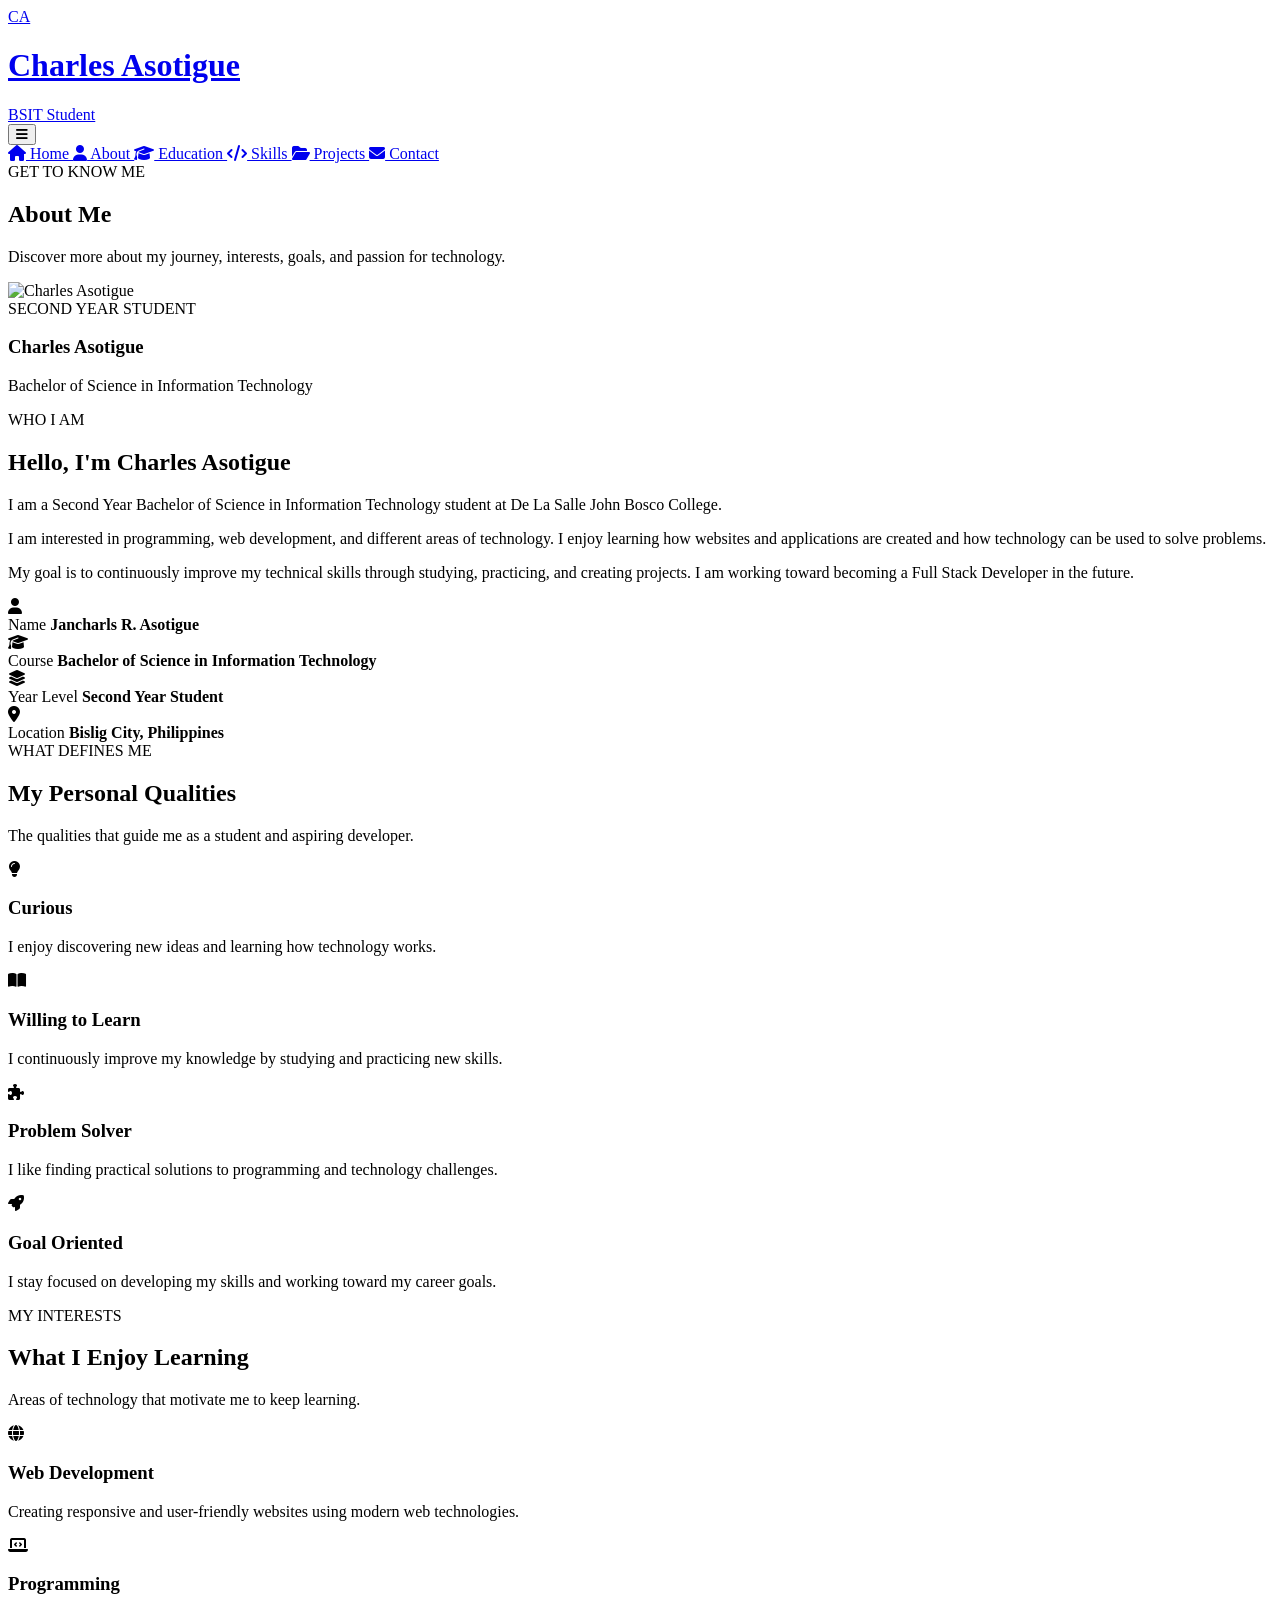
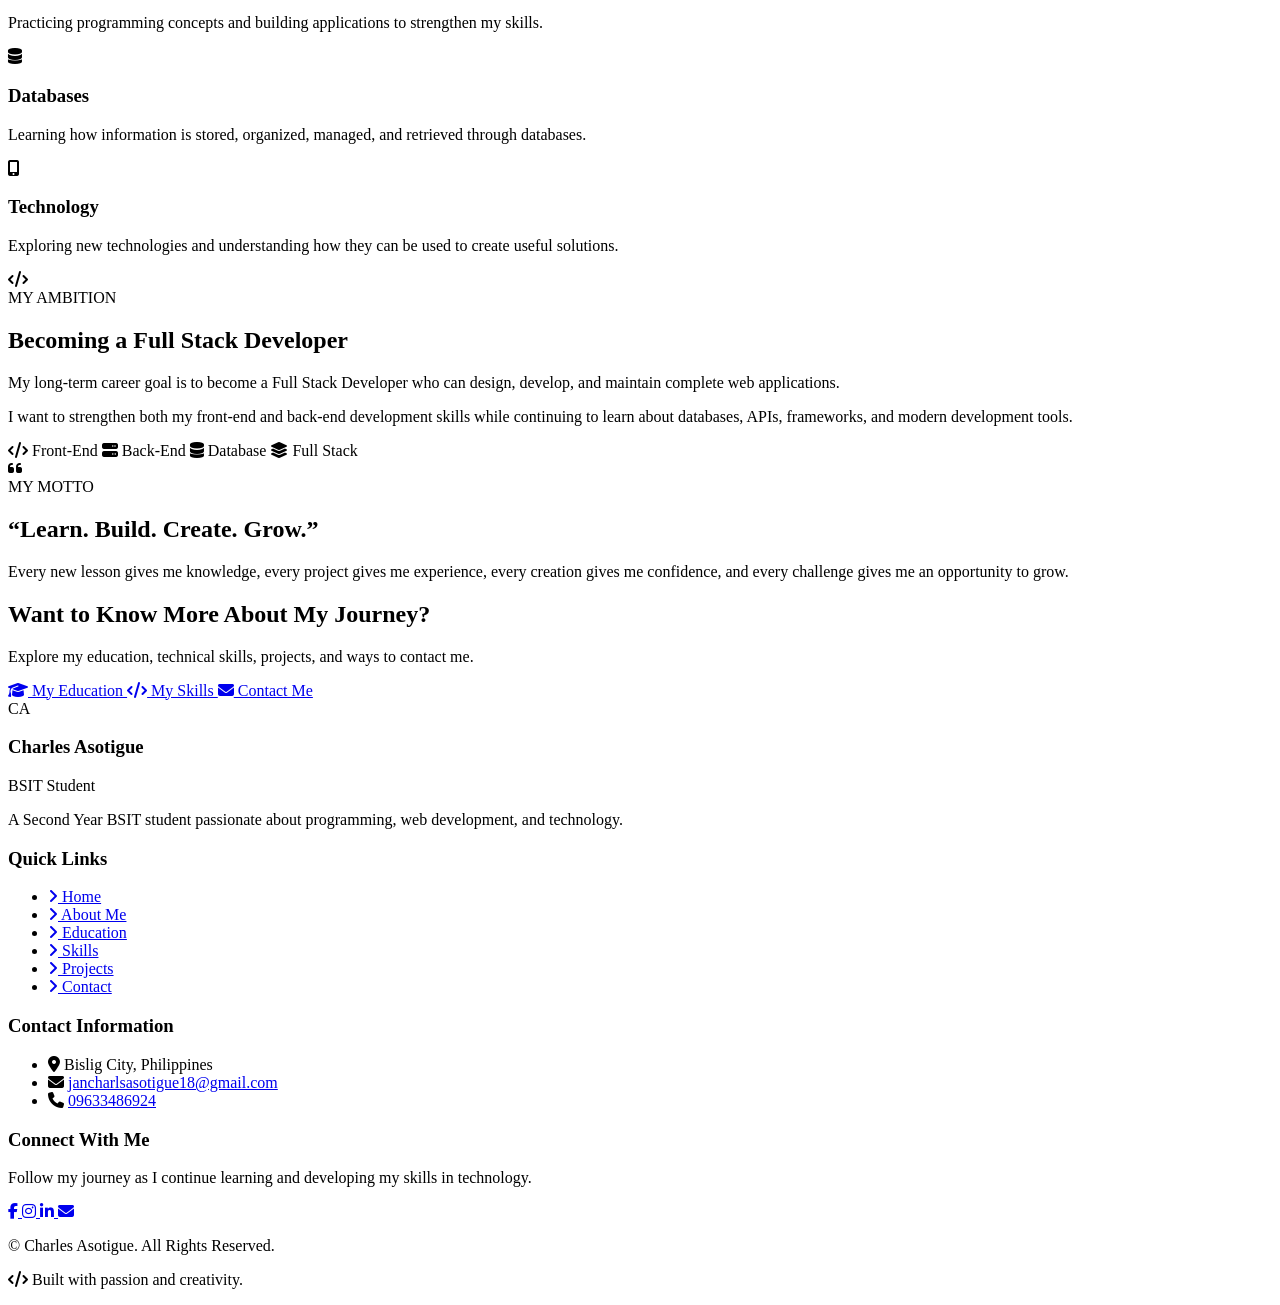
==== about.html @ f0a2b617 "Create about.html" ====
<!DOCTYPE html>
<html lang="en">

<head>

    <meta charset="UTF-8">

    <meta
        name="viewport"
        content="width=device-width, initial-scale=1.0"
    >

    <meta
        name="description"
        content="About Charles Asotigue - Second Year BSIT Student and aspiring Full Stack Developer."
    >

    <title>About Me | Charles Asotigue</title>


    <!-- GOOGLE FONT -->

    <link
        rel="preconnect"
        href="https://fonts.googleapis.com"
    >

    <link
        rel="preconnect"
        href="https://fonts.gstatic.com"
        crossorigin
    >

    <link
        href="https://fonts.googleapis.com/css2?family=Poppins:wght@300;400;500;600;700;800&display=swap"
        rel="stylesheet"
    >


    <!-- FONT AWESOME -->

    <link
        rel="stylesheet"
        href="https://cdnjs.cloudflare.com/ajax/libs/font-awesome/6.7.2/css/all.min.css"
    >


    <!-- MAIN CSS -->

    <link
        rel="stylesheet"
        href="css/style.css"
    >

</head>


<body>


<!-- =========================================
     HEADER
     ========================================= -->

<header class="header">

    <div class="container header-container">


        <!-- BRAND -->

        <a
            href="index.html"
            class="brand"
        >

            <div class="brand-logo">
                CA
            </div>

            <div class="brand-text">

                <h1>
                    Charles Asotigue
                </h1>

                <span>
                    BSIT Student
                </span>

            </div>

        </a>


        <!-- HAMBURGER BUTTON -->

        <button
            class="menu-toggle"
            id="menuToggle"
            type="button"
            aria-label="Open navigation menu"
            aria-expanded="false"
        >

            <i class="fas fa-bars"></i>

        </button>


        <!-- NAVIGATION -->

        <nav
            class="navigation"
            id="navigation"
        >

            <a
                href="index.html"
            >
                <i class="fas fa-house"></i>
                Home
            </a>

            <a
                href="about.html"
                class="active"
            >
                <i class="fas fa-user"></i>
                About
            </a>

            <a
                href="education.html"
            >
                <i class="fas fa-graduation-cap"></i>
                Education
            </a>

            <a
                href="skills.html"
            >
                <i class="fas fa-code"></i>
                Skills
            </a>

            <a
                href="projects.html"
            >
                <i class="fas fa-folder-open"></i>
                Projects
            </a>

            <a
                href="contact.html"
            >
                <i class="fas fa-envelope"></i>
                Contact
            </a>

        </nav>

    </div>

</header>



<!-- =========================================
     PAGE HERO
     ========================================= -->

<main>


<section class="page-hero">

    <div class="container">

        <div class="page-hero-content">

            <span class="page-label">
                GET TO KNOW ME
            </span>

            <h2>
                About Me
            </h2>

            <p>
                Discover more about my journey, interests,
                goals, and passion for technology.
            </p>

        </div>

    </div>

</section>



<!-- =========================================
     ABOUT INTRO
     ========================================= -->

<section class="about-section">

    <div class="container">

        <div class="about-grid">


            <!-- PROFILE -->

            <div class="about-image-wrapper">

                <div class="about-image-card">

                    <div class="about-image">

                        <img
                            src="images/profile.jpg"
                            alt="Charles Asotigue"
                        >

                    </div>

                    <div class="about-image-info">

                        <span>
                            SECOND YEAR STUDENT
                        </span>

                        <h3>
                            Charles Asotigue
                        </h3>

                        <p>
                            Bachelor of Science in Information Technology
                        </p>

                    </div>

                </div>

            </div>


            <!-- ABOUT CONTENT -->

            <div class="about-content">

                <span class="section-label">
                    WHO I AM
                </span>

                <h2>
                    Hello, I'm Charles Asotigue
                </h2>

                <p>
                    I am a Second Year Bachelor of Science in
                    Information Technology student at De La Salle
                    John Bosco College.
                </p>

                <p>
                    I am interested in programming, web development,
                    and different areas of technology. I enjoy learning
                    how websites and applications are created and how
                    technology can be used to solve problems.
                </p>

                <p>
                    My goal is to continuously improve my technical
                    skills through studying, practicing, and creating
                    projects. I am working toward becoming a
                    Full Stack Developer in the future.
                </p>

                <div class="about-details">

                    <div class="detail-item">

                        <i class="fas fa-user"></i>

                        <div>
                            <span>Name</span>
                            <strong>
                                Jancharls R. Asotigue
                            </strong>
                        </div>

                    </div>

                    <div class="detail-item">

                        <i class="fas fa-graduation-cap"></i>

                        <div>
                            <span>Course</span>
                            <strong>
                                Bachelor of Science in Information Technology
                            </strong>
                        </div>

                    </div>

                    <div class="detail-item">

                        <i class="fas fa-layer-group"></i>

                        <div>
                            <span>Year Level</span>
                            <strong>
                                Second Year Student
                            </strong>
                        </div>

                    </div>

                    <div class="detail-item">

                        <i class="fas fa-location-dot"></i>

                        <div>
                            <span>Location</span>
                            <strong>
                                Bislig City, Philippines
                            </strong>
                        </div>

                    </div>

                </div>

            </div>

        </div>

    </div>

</section>
<!-- =========================================
     PERSONAL QUALITIES
     ========================================= -->

<section class="qualities-section">

    <div class="container">

        <div class="section-heading">

            <span class="section-label">
                WHAT DEFINES ME
            </span>

            <h2>
                My Personal Qualities
            </h2>

            <p>
                The qualities that guide me as a student and
                aspiring developer.
            </p>

        </div>


        <div class="qualities-grid">


            <!-- QUALITY 1 -->

            <div class="quality-card">

                <div class="quality-icon">
                    <i class="fas fa-lightbulb"></i>
                </div>

                <h3>
                    Curious
                </h3>

                <p>
                    I enjoy discovering new ideas and learning
                    how technology works.
                </p>

            </div>


            <!-- QUALITY 2 -->

            <div class="quality-card">

                <div class="quality-icon">
                    <i class="fas fa-book-open"></i>
                </div>

                <h3>
                    Willing to Learn
                </h3>

                <p>
                    I continuously improve my knowledge by
                    studying and practicing new skills.
                </p>

            </div>


            <!-- QUALITY 3 -->

            <div class="quality-card">

                <div class="quality-icon">
                    <i class="fas fa-puzzle-piece"></i>
                </div>

                <h3>
                    Problem Solver
                </h3>

                <p>
                    I like finding practical solutions to
                    programming and technology challenges.
                </p>

            </div>


            <!-- QUALITY 4 -->

            <div class="quality-card">

                <div class="quality-icon">
                    <i class="fas fa-rocket"></i>
                </div>

                <h3>
                    Goal Oriented
                </h3>

                <p>
                    I stay focused on developing my skills and
                    working toward my career goals.
                </p>

            </div>

        </div>

    </div>

</section>



<!-- =========================================
     MY INTERESTS
     ========================================= -->

<section class="interests-section">

    <div class="container">

        <div class="section-heading">

            <span class="section-label">
                MY INTERESTS
            </span>

            <h2>
                What I Enjoy Learning
            </h2>

            <p>
                Areas of technology that motivate me to keep learning.
            </p>

        </div>


        <div class="interests-grid">


            <div class="interest-card">

                <div class="interest-icon">
                    <i class="fas fa-globe"></i>
                </div>

                <h3>
                    Web Development
                </h3>

                <p>
                    Creating responsive and user-friendly websites
                    using modern web technologies.
                </p>

            </div>


            <div class="interest-card">

                <div class="interest-icon">
                    <i class="fas fa-laptop-code"></i>
                </div>

                <h3>
                    Programming
                </h3>

                <p>
                    Practicing programming concepts and building
                    applications to strengthen my skills.
                </p>

            </div>


            <div class="interest-card">

                <div class="interest-icon">
                    <i class="fas fa-database"></i>
                </div>

                <h3>
                    Databases
                </h3>

                <p>
                    Learning how information is stored, organized,
                    managed, and retrieved through databases.
                </p>

            </div>


            <div class="interest-card">

                <div class="interest-icon">
                    <i class="fas fa-mobile-screen-button"></i>
                </div>

                <h3>
                    Technology
                </h3>

                <p>
                    Exploring new technologies and understanding
                    how they can be used to create useful solutions.
                </p>

            </div>

        </div>

    </div>

</section>



<!-- =========================================
     CAREER GOAL
     ========================================= -->

<section class="career-section">

    <div class="container">

        <div class="career-card">

            <div class="career-icon">

                <i class="fas fa-code"></i>

            </div>


            <div class="career-content">

                <span class="section-label">
                    MY AMBITION
                </span>

                <h2>
                    Becoming a Full Stack Developer
                </h2>

                <p>
                    My long-term career goal is to become a
                    Full Stack Developer who can design,
                    develop, and maintain complete web
                    applications.
                </p>

                <p>
                    I want to strengthen both my front-end and
                    back-end development skills while continuing
                    to learn about databases, APIs, frameworks,
                    and modern development tools.
                </p>

                <div class="career-tags">

                    <span>
                        <i class="fas fa-code"></i>
                        Front-End
                    </span>

                    <span>
                        <i class="fas fa-server"></i>
                        Back-End
                    </span>

                    <span>
                        <i class="fas fa-database"></i>
                        Database
                    </span>

                    <span>
                        <i class="fas fa-layer-group"></i>
                        Full Stack
                    </span>

                </div>

            </div>

        </div>

    </div>

</section>



<!-- =========================================
     MY MOTTO
     ========================================= -->

<section class="motto-section">

    <div class="container">

        <div class="motto-card">

            <div class="motto-quote">

                <i class="fas fa-quote-left"></i>

            </div>

            <span class="section-label">
                MY MOTTO
            </span>

            <h2>
                “Learn. Build. Create. Grow.”
            </h2>

            <p>
                Every new lesson gives me knowledge, every project
                gives me experience, every creation gives me
                confidence, and every challenge gives me an
                opportunity to grow.
            </p>

        </div>

    </div>

</section>



<!-- =========================================
     ABOUT ACTIONS
     ========================================= -->

<section class="about-actions">

    <div class="container">

        <div class="actions-content">

            <h2>
                Want to Know More About My Journey?
            </h2>

            <p>
                Explore my education, technical skills, projects,
                and ways to contact me.
            </p>

            <div class="action-buttons">

                <a
                    href="education.html"
                    class="btn btn-primary"
                >
                    <i class="fas fa-graduation-cap"></i>
                    My Education
                </a>

                <a
                    href="skills.html"
                    class="btn btn-outline"
                >
                    <i class="fas fa-code"></i>
                    My Skills
                </a>

                <a
                    href="contact.html"
                    class="btn btn-dark"
                >
                    <i class="fas fa-envelope"></i>
                    Contact Me
                </a>

            </div>

        </div>

    </div>

</section>
<!-- =========================================
     FOOTER
     ========================================= -->

<footer class="footer">

    <div class="container">

        <div class="footer-grid">


            <!-- FOOTER ABOUT -->

            <div class="footer-column">

                <div class="footer-brand">

                    <div class="footer-logo">
                        CA
                    </div>

                    <div>

                        <h3>
                            Charles Asotigue
                        </h3>

                        <span>
                            BSIT Student
                        </span>

                    </div>

                </div>

                <p>
                    A Second Year BSIT student passionate about
                    programming, web development, and technology.
                </p>

            </div>


            <!-- QUICK LINKS -->

            <div class="footer-column">

                <h3>
                    Quick Links
                </h3>

                <ul class="footer-links">

                    <li>
                        <a href="index.html">
                            <i class="fas fa-angle-right"></i>
                            Home
                        </a>
                    </li>

                    <li>
                        <a href="about.html">
                            <i class="fas fa-angle-right"></i>
                            About Me
                        </a>
                    </li>

                    <li>
                        <a href="education.html">
                            <i class="fas fa-angle-right"></i>
                            Education
                        </a>
                    </li>

                    <li>
                        <a href="skills.html">
                            <i class="fas fa-angle-right"></i>
                            Skills
                        </a>
                    </li>

                    <li>
                        <a href="projects.html">
                            <i class="fas fa-angle-right"></i>
                            Projects
                        </a>
                    </li>

                    <li>
                        <a href="contact.html">
                            <i class="fas fa-angle-right"></i>
                            Contact
                        </a>
                    </li>

                </ul>

            </div>


            <!-- CONTACT -->

            <div class="footer-column">

                <h3>
                    Contact Information
                </h3>

                <ul class="footer-contact">

                    <li>

                        <i class="fas fa-map-marker-alt"></i>

                        <span>
                            Bislig City, Philippines
                        </span>

                    </li>

                    <li>

                        <i class="fas fa-envelope"></i>

                        <a href="mailto:jancharlsasotigue18@gmail.com">
                            jancharlsasotigue18@gmail.com
                        </a>

                    </li>

                    <li>

                        <i class="fas fa-phone"></i>

                        <a href="tel:09633486924">
                            09633486924
                        </a>

                    </li>

                </ul>

            </div>


            <!-- SOCIAL MEDIA -->

            <div class="footer-column">

                <h3>
                    Connect With Me
                </h3>

                <p>
                    Follow my journey as I continue learning
                    and developing my skills in technology.
                </p>

                <div class="footer-social">

                    <a
                        href="#"
                        aria-label="Facebook"
                    >
                        <i class="fab fa-facebook-f"></i>
                    </a>

                    <a
                        href="#"
                        aria-label="Instagram"
                    >
                        <i class="fab fa-instagram"></i>
                    </a>

                    <a
                        href="#"
                        aria-label="LinkedIn"
                    >
                        <i class="fab fa-linkedin-in"></i>
                    </a>

                    <a
                        href="mailto:jancharlsasotigue18@gmail.com"
                        aria-label="Email"
                    >
                        <i class="fas fa-envelope"></i>
                    </a>

                </div>

            </div>

        </div>

    </div>


    <!-- FOOTER BOTTOM -->

    <div class="footer-bottom">

        <div class="container">

            <div class="footer-bottom-content">

                <p>

                    ©
                    <span id="currentYear"></span>
                    Charles Asotigue.
                    All Rights Reserved.

                </p>

                <p>

                    <i class="fas fa-code"></i>

                    Built with passion and creativity.

                </p>

            </div>

        </div>

    </div>

</footer>



<!-- =========================================
     JAVASCRIPT
     ========================================= -->

<script src="js/script.js"></script>


</body>

</html>
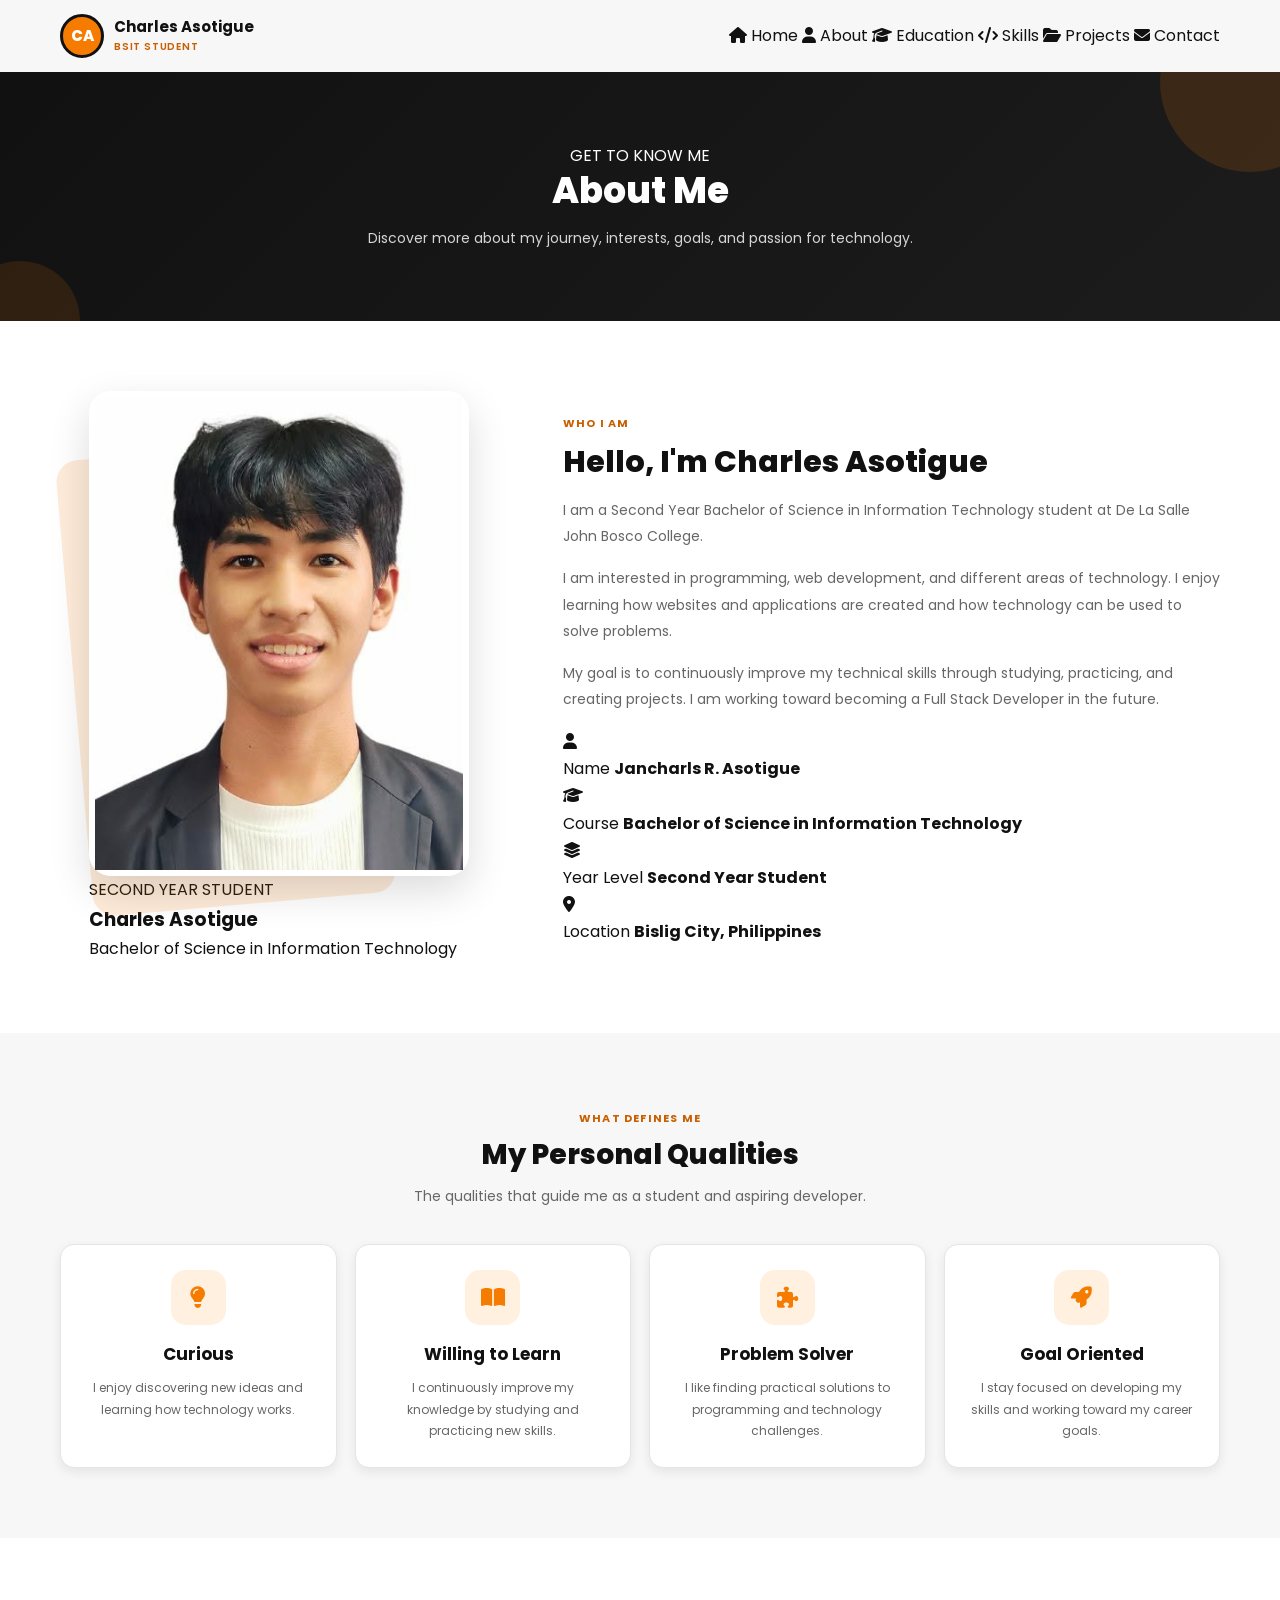
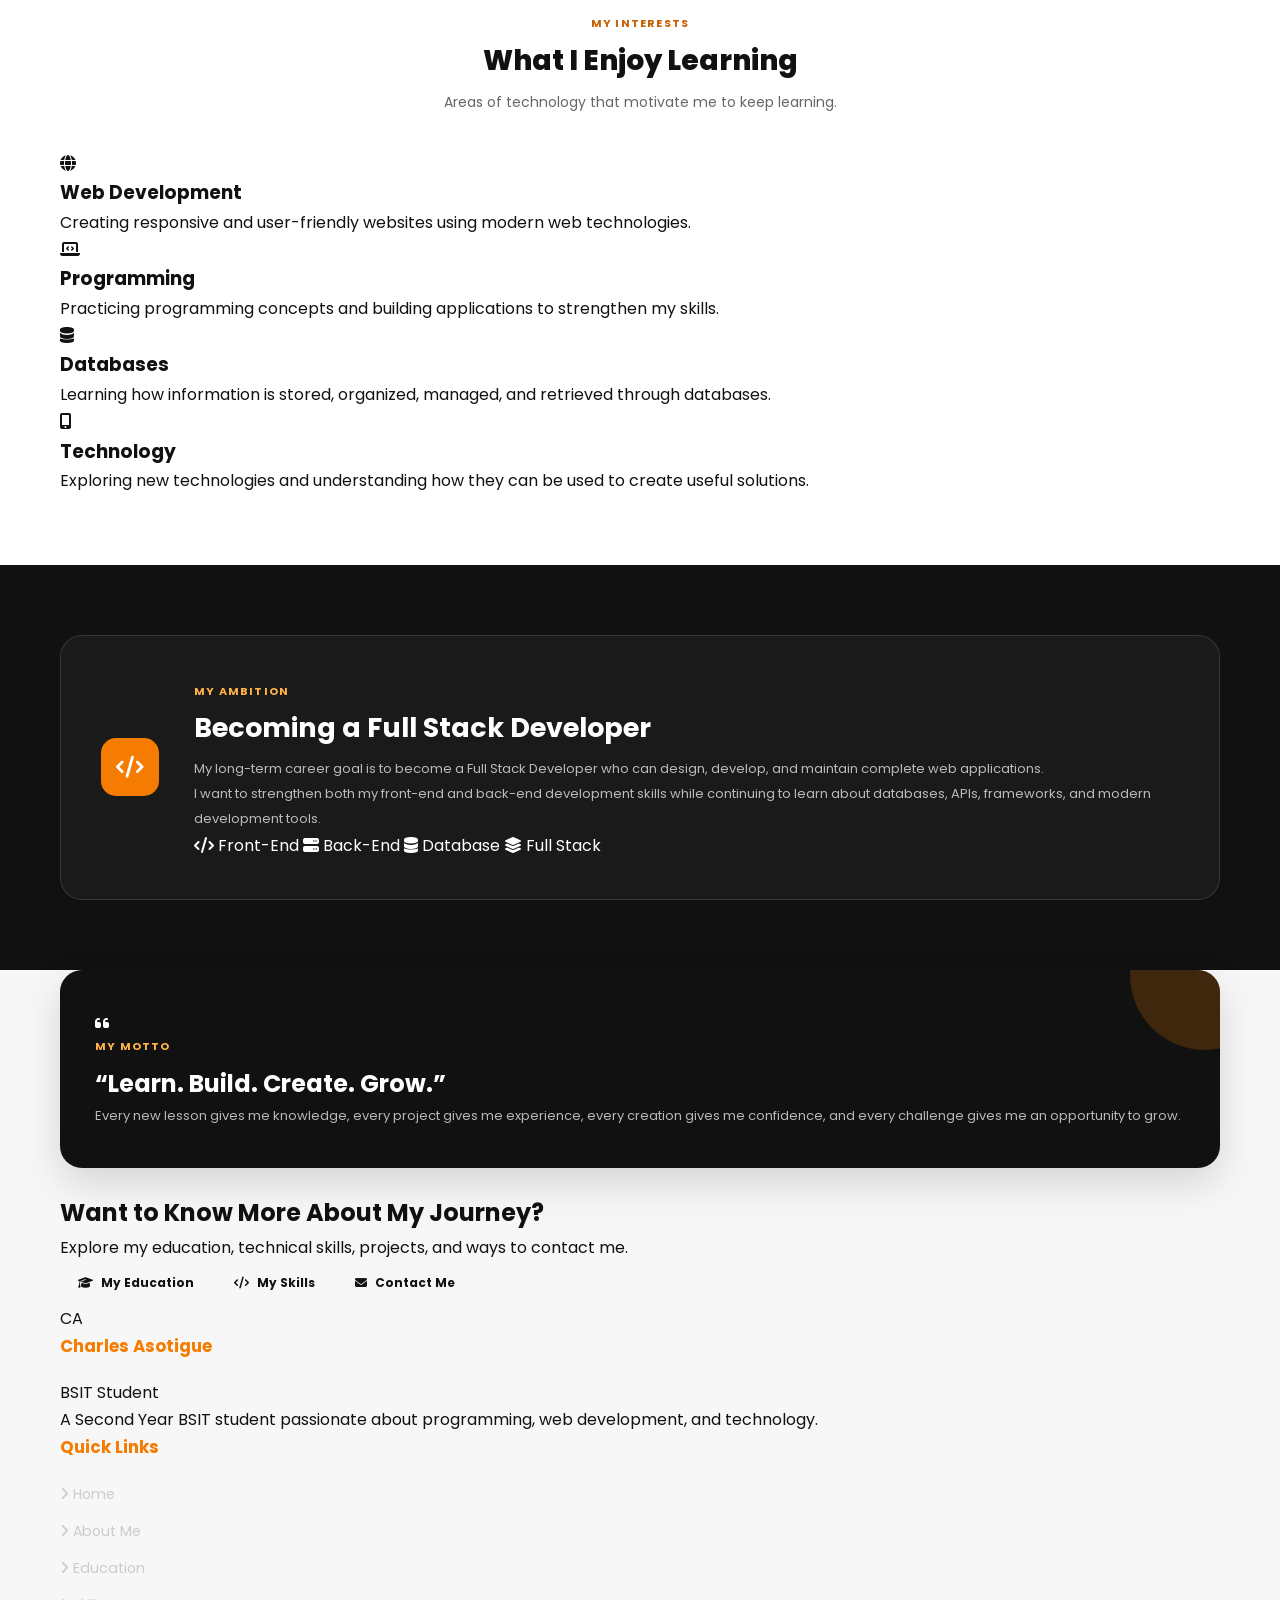
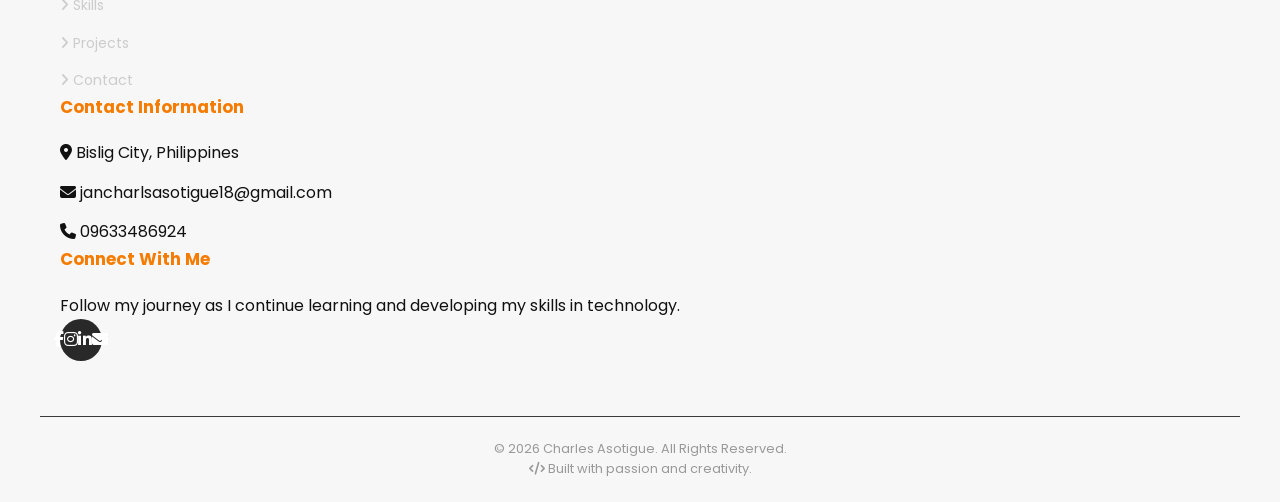
==== commit 0d81caac: "Update about.html" ====
--- a/about.html
+++ b/about.html
@@ -95,17 +95,7 @@
 
         <!-- HAMBURGER BUTTON -->
 
-        <button
-            class="menu-toggle"
-            id="menuToggle"
-            type="button"
-            aria-label="Open navigation menu"
-            aria-expanded="false"
-        >
-
-            <i class="fas fa-bars"></i>
-
-        </button>
+        
 
 
         <!-- NAVIGATION -->
--- a/css/style.css
+++ b/css/style.css
@@ -0,0 +1,4825 @@
+/* =========================================================
+   CHARLES ASOTIGUE
+   MOBILE FIRST PORTFOLIO
+   ORANGE + BLACK + WHITE
+   CSS PART 1A
+   ========================================================= */
+
+
+/* =========================================================
+   ROOT VARIABLES
+   ========================================================= */
+
+:root {
+
+    --orange: #f57c00;
+    --orange-dark: #c85f00;
+    --orange-light: #ffb347;
+
+    --black: #111111;
+    --dark: #1c1c1c;
+    --dark-soft: #292929;
+
+    --white: #ffffff;
+
+    --background: #f7f7f7;
+    --light: #fafafa;
+
+    --gray: #666666;
+    --gray-light: #e5e5e5;
+    --gray-dark: #444444;
+
+    --success: #218838;
+    --danger: #d93025;
+
+    --radius-small: 8px;
+    --radius: 14px;
+    --radius-large: 22px;
+
+    --shadow-small:
+        0 4px 12px rgba(0, 0, 0, 0.08);
+
+    --shadow:
+        0 8px 25px rgba(0, 0, 0, 0.10);
+
+    --shadow-large:
+        0 15px 40px rgba(0, 0, 0, 0.14);
+
+    --transition:
+        all 0.3s ease;
+
+    --max-width: 1200px;
+
+}
+
+
+/* =========================================================
+   RESET
+   ========================================================= */
+
+* {
+
+    margin: 0;
+    padding: 0;
+
+    box-sizing: border-box;
+
+}
+
+
+html {
+
+    scroll-behavior: smooth;
+
+}
+
+
+body {
+
+    font-family: "Poppins", sans-serif;
+
+    background: var(--background);
+
+    color: var(--black);
+
+    line-height: 1.7;
+
+    overflow-x: hidden;
+
+}
+
+
+/* =========================================================
+   BASIC ELEMENTS
+   ========================================================= */
+
+img {
+
+    max-width: 100%;
+
+    display: block;
+
+}
+
+
+a {
+
+    color: inherit;
+
+    text-decoration: none;
+
+}
+
+
+button,
+input,
+textarea {
+
+    font-family: inherit;
+
+}
+
+
+button {
+
+    cursor: pointer;
+
+}
+
+
+ul {
+
+    list-style: none;
+
+}
+
+
+/* =========================================================
+   CONTAINER
+   ========================================================= */
+
+.container {
+
+    width: 100%;
+
+    max-width: var(--max-width);
+
+    margin: 0 auto;
+
+    padding-left: 20px;
+
+    padding-right: 20px;
+
+}
+
+
+/* =========================================================
+   HEADER
+   ========================================================= */
+
+.main-header {
+
+    position: sticky;
+
+    top: 0;
+
+    left: 0;
+
+    width: 100%;
+
+    z-index: 1000;
+
+    background: var(--white);
+
+    border-bottom: 1px solid var(--gray-light);
+
+    box-shadow:
+        0 3px 15px rgba(0, 0, 0, 0.06);
+
+}
+
+
+.header-container {
+
+    min-height: 72px;
+
+    display: flex;
+
+    align-items: center;
+
+    justify-content: space-between;
+
+    gap: 15px;
+
+}
+
+
+/* =========================================================
+   BRAND
+   ========================================================= */
+
+.brand {
+
+    display: flex;
+
+    align-items: center;
+
+    gap: 10px;
+
+    min-width: 0;
+
+}
+
+
+.brand-logo {
+
+    width: 44px;
+
+    height: 44px;
+
+    flex-shrink: 0;
+
+    display: flex;
+
+    align-items: center;
+
+    justify-content: center;
+
+    border-radius: 50%;
+
+    background: var(--orange);
+
+    color: var(--white);
+
+    font-size: 15px;
+
+    font-weight: 800;
+
+    border: 3px solid var(--black);
+
+}
+
+
+.brand-text {
+
+    min-width: 0;
+
+}
+
+
+.brand-text h1 {
+
+    font-size: 15px;
+
+    line-height: 1.2;
+
+    font-weight: 700;
+
+    white-space: nowrap;
+
+}
+
+
+.brand-text span {
+
+    display: block;
+
+    margin-top: 2px;
+
+    color: var(--orange-dark);
+
+    font-size: 10px;
+
+    font-weight: 600;
+
+    text-transform: uppercase;
+
+    letter-spacing: 0.8px;
+
+}
+
+
+/* =========================================================
+   HAMBURGER BUTTON
+   ========================================================= */
+
+.menu-toggle {
+
+    width: 44px;
+
+    height: 44px;
+
+    display: flex;
+
+    align-items: center;
+
+    justify-content: center;
+
+    flex-shrink: 0;
+
+    border: none;
+
+    border-radius: var(--radius-small);
+
+    background: var(--black);
+
+    color: var(--white);
+
+    font-size: 19px;
+
+    transition: var(--transition);
+
+}
+
+
+.menu-toggle:hover {
+
+    background: var(--orange);
+
+    color: var(--white);
+
+}
+
+
+.menu-toggle:focus {
+
+    outline: 3px solid rgba(245, 124, 0, 0.25);
+
+}
+
+
+/* =========================================================
+   NAVIGATION
+   ========================================================= */
+
+.main-nav {
+
+    position: absolute;
+
+    top: 72px;
+
+    left: 0;
+
+    width: 100%;
+
+    padding: 12px 20px 20px;
+
+    display: none;
+
+    flex-direction: column;
+
+    gap: 5px;
+
+    background: var(--white);
+
+    border-bottom: 1px solid var(--gray-light);
+
+    box-shadow:
+        0 12px 25px rgba(0, 0, 0, 0.08);
+
+}
+
+
+.main-nav.active {
+
+    display: flex;
+
+}
+
+
+.main-nav a {
+
+    display: flex;
+
+    align-items: center;
+
+    gap: 12px;
+
+    padding: 13px 15px;
+
+    border-radius: var(--radius-small);
+
+    color: var(--black);
+
+    font-size: 14px;
+
+    font-weight: 600;
+
+    transition: var(--transition);
+
+}
+
+
+.main-nav a i {
+
+    width: 20px;
+
+    color: var(--orange);
+
+    text-align: center;
+
+}
+
+
+.main-nav a:hover {
+
+    background: #fff3e6;
+
+    color: var(--orange-dark);
+
+}
+
+
+.main-nav a.active {
+
+    background: var(--orange);
+
+    color: var(--white);
+
+}
+
+
+.main-nav a.active i {
+
+    color: var(--white);
+
+}
+
+
+/* =========================================================
+   SECTION LABEL
+   ========================================================= */
+
+.section-label {
+
+    display: inline-flex;
+
+    align-items: center;
+
+    gap: 7px;
+
+    margin-bottom: 10px;
+
+    color: var(--orange-dark);
+
+    font-size: 11px;
+
+    font-weight: 700;
+
+    text-transform: uppercase;
+
+    letter-spacing: 1.2px;
+
+}
+
+
+.section-label i {
+
+    color: var(--orange);
+
+}
+
+
+/* =========================================================
+   SECTION HEADING
+   ========================================================= */
+
+.section-heading {
+
+    max-width: 750px;
+
+    margin: 0 auto 35px;
+
+    text-align: center;
+
+}
+
+
+.section-heading h2 {
+
+    margin-bottom: 12px;
+
+    color: var(--black);
+
+    font-size: 28px;
+
+    line-height: 1.25;
+
+    font-weight: 800;
+
+}
+
+
+.section-heading p {
+
+    color: var(--gray);
+
+    font-size: 14px;
+
+    line-height: 1.8;
+
+}
+
+
+/* =========================================================
+   PAGE HERO
+   ========================================================= */
+
+.page-hero {
+
+    position: relative;
+
+    padding: 70px 0;
+
+    background:
+        linear-gradient(
+            135deg,
+            var(--black),
+            var(--dark)
+        );
+
+    color: var(--white);
+
+    overflow: hidden;
+
+}
+
+
+.page-hero::before {
+
+    content: "";
+
+    position: absolute;
+
+    width: 180px;
+
+    height: 180px;
+
+    top: -80px;
+
+    right: -60px;
+
+    border-radius: 50%;
+
+    background: var(--orange);
+
+    opacity: 0.15;
+
+}
+
+
+.page-hero::after {
+
+    content: "";
+
+    position: absolute;
+
+    width: 120px;
+
+    height: 120px;
+
+    bottom: -60px;
+
+    left: -40px;
+
+    border-radius: 50%;
+
+    background: var(--orange);
+
+    opacity: 0.12;
+
+}
+
+
+.page-hero-content {
+
+    position: relative;
+
+    z-index: 1;
+
+    text-align: center;
+
+}
+
+
+.page-hero .section-label {
+
+    color: var(--orange-light);
+
+}
+
+
+.page-hero .section-label i {
+
+    color: var(--orange-light);
+
+}
+
+
+.page-hero h2 {
+
+    margin-bottom: 15px;
+
+    font-size: 36px;
+
+    line-height: 1.2;
+
+    font-weight: 800;
+
+}
+
+
+.page-hero p {
+
+    max-width: 700px;
+
+    margin: 0 auto;
+
+    color: rgba(255, 255, 255, 0.82);
+
+    font-size: 14px;
+
+}
+
+
+/* =========================================================
+   GENERAL BUTTON
+   ========================================================= */
+
+.cta-button {
+
+    display: inline-flex;
+
+    align-items: center;
+
+    justify-content: center;
+
+    gap: 10px;
+
+    padding: 13px 22px;
+
+    border-radius: 10px;
+
+    background: var(--orange);
+
+    color: var(--white);
+
+    font-size: 13px;
+
+    font-weight: 700;
+
+    transition: var(--transition);
+
+}
+
+
+.cta-button:hover {
+
+    background: var(--orange-dark);
+
+    transform: translateY(-2px);
+
+    box-shadow: var(--shadow);
+
+}
+
+
+/* =========================================================
+   GENERAL CARD
+   ========================================================= */
+
+.card {
+
+    background: var(--white);
+
+    border: 1px solid var(--gray-light);
+
+    border-radius: var(--radius);
+
+    box-shadow: var(--shadow-small);
+
+    transition: var(--transition);
+
+}
+
+
+.card:hover {
+
+    transform: translateY(-4px);
+
+    box-shadow: var(--shadow);
+
+}
+/* =========================================================
+   CSS PART 1B
+   HOME HERO
+   WELCOME SECTION
+   MOTTO
+   OVERVIEW CARDS
+   ========================================================= */
+
+
+/* =========================================================
+   HOME HERO
+   ========================================================= */
+
+.hero {
+
+    position: relative;
+
+    min-height: 650px;
+
+    display: flex;
+
+    align-items: center;
+
+    padding: 70px 0;
+
+    background:
+        linear-gradient(
+            135deg,
+            var(--black) 0%,
+            var(--dark) 65%,
+            #2b1808 100%
+        );
+
+    color: var(--white);
+
+    overflow: hidden;
+
+}
+
+
+.hero::before {
+
+    content: "";
+
+    position: absolute;
+
+    width: 280px;
+
+    height: 280px;
+
+    top: -120px;
+
+    right: -100px;
+
+    border-radius: 50%;
+
+    background: var(--orange);
+
+    opacity: 0.15;
+
+}
+
+
+.hero::after {
+
+    content: "";
+
+    position: absolute;
+
+    width: 220px;
+
+    height: 220px;
+
+    bottom: -120px;
+
+    left: -90px;
+
+    border-radius: 50%;
+
+    background: var(--orange);
+
+    opacity: 0.12;
+
+}
+
+
+.hero-container {
+
+    position: relative;
+
+    z-index: 2;
+
+    width: 100%;
+
+    display: flex;
+
+    flex-direction: column;
+
+    align-items: center;
+
+    text-align: center;
+
+}
+
+
+.hero-image-wrapper {
+
+    position: relative;
+
+    width: 180px;
+
+    height: 180px;
+
+    margin-bottom: 28px;
+
+}
+
+
+.hero-image-wrapper::before {
+
+    content: "";
+
+    position: absolute;
+
+    inset: -8px;
+
+    border: 3px solid var(--orange);
+
+    border-radius: 50%;
+
+}
+
+
+.hero-image-wrapper::after {
+
+    content: "";
+
+    position: absolute;
+
+    width: 30px;
+
+    height: 30px;
+
+    right: -2px;
+
+    bottom: 12px;
+
+    border-radius: 50%;
+
+    background: var(--orange);
+
+    border: 4px solid var(--black);
+
+}
+
+
+.hero-image {
+
+    width: 100%;
+
+    height: 100%;
+
+    object-fit: cover;
+
+    border-radius: 50%;
+
+    border: 5px solid var(--white);
+
+    background: var(--white);
+
+}
+
+
+.hero-content {
+
+    max-width: 700px;
+
+}
+
+
+.hero-greeting {
+
+    display: inline-block;
+
+    margin-bottom: 10px;
+
+    color: var(--orange-light);
+
+    font-size: 13px;
+
+    font-weight: 600;
+
+    letter-spacing: 1px;
+
+    text-transform: uppercase;
+
+}
+
+
+.hero h2 {
+
+    margin-bottom: 12px;
+
+    font-size: 36px;
+
+    line-height: 1.15;
+
+    font-weight: 800;
+
+}
+
+
+.hero h2 span {
+
+    color: var(--orange);
+
+}
+
+
+.hero-title {
+
+    margin-bottom: 15px;
+
+    color: rgba(255, 255, 255, 0.9);
+
+    font-size: 17px;
+
+    font-weight: 600;
+
+}
+
+
+.hero-description {
+
+    max-width: 600px;
+
+    margin: 0 auto 25px;
+
+    color: rgba(255, 255, 255, 0.75);
+
+    font-size: 14px;
+
+    line-height: 1.8;
+
+}
+
+
+.hero-buttons {
+
+    display: flex;
+
+    flex-direction: column;
+
+    align-items: center;
+
+    gap: 10px;
+
+}
+
+
+.hero-buttons .cta-button {
+
+    min-width: 175px;
+
+}
+
+
+.hero-buttons .secondary-button {
+
+    display: inline-flex;
+
+    align-items: center;
+
+    justify-content: center;
+
+    gap: 9px;
+
+    min-width: 175px;
+
+    padding: 12px 22px;
+
+    border: 1px solid rgba(255, 255, 255, 0.4);
+
+    border-radius: 10px;
+
+    color: var(--white);
+
+    font-size: 13px;
+
+    font-weight: 600;
+
+    transition: var(--transition);
+
+}
+
+
+.hero-buttons .secondary-button:hover {
+
+    border-color: var(--orange);
+
+    background: var(--orange);
+
+}
+
+
+/* =========================================================
+   WELCOME SECTION
+   ========================================================= */
+
+.welcome-section {
+
+    padding: 70px 0;
+
+    background: var(--white);
+
+}
+
+
+.welcome-grid {
+
+    display: grid;
+
+    grid-template-columns: 1fr;
+
+    gap: 35px;
+
+}
+
+
+.welcome-content h2 {
+
+    margin-bottom: 15px;
+
+    color: var(--black);
+
+    font-size: 28px;
+
+    line-height: 1.3;
+
+    font-weight: 800;
+
+}
+
+
+.welcome-content h2 span {
+
+    color: var(--orange);
+
+}
+
+
+.welcome-content p {
+
+    margin-bottom: 15px;
+
+    color: var(--gray);
+
+    font-size: 14px;
+
+    line-height: 1.9;
+
+}
+
+
+.welcome-highlight {
+
+    margin-top: 25px;
+
+    padding: 20px;
+
+    border-left: 4px solid var(--orange);
+
+    border-radius: 0 var(--radius) var(--radius) 0;
+
+    background: #fff6ed;
+
+}
+
+
+.welcome-highlight strong {
+
+    display: block;
+
+    margin-bottom: 5px;
+
+    color: var(--orange-dark);
+
+    font-size: 12px;
+
+    text-transform: uppercase;
+
+    letter-spacing: 1px;
+
+}
+
+
+.welcome-highlight span {
+
+    color: var(--black);
+
+    font-size: 20px;
+
+    font-weight: 700;
+
+}
+
+
+/* =========================================================
+   MOTTO CARD
+   ========================================================= */
+
+.motto-card {
+
+    position: relative;
+
+    padding: 35px 25px;
+
+    border-radius: var(--radius-large);
+
+    background: var(--black);
+
+    color: var(--white);
+
+    overflow: hidden;
+
+    box-shadow: var(--shadow-large);
+
+}
+
+
+.motto-card::before {
+
+    content: "";
+
+    position: absolute;
+
+    width: 150px;
+
+    height: 150px;
+
+    top: -70px;
+
+    right: -60px;
+
+    border-radius: 50%;
+
+    background: var(--orange);
+
+    opacity: 0.2;
+
+}
+
+
+.motto-icon {
+
+    width: 52px;
+
+    height: 52px;
+
+    display: flex;
+
+    align-items: center;
+
+    justify-content: center;
+
+    margin-bottom: 20px;
+
+    border-radius: 12px;
+
+    background: var(--orange);
+
+    color: var(--white);
+
+    font-size: 21px;
+
+}
+
+
+.motto-card span {
+
+    display: block;
+
+    margin-bottom: 8px;
+
+    color: var(--orange-light);
+
+    font-size: 11px;
+
+    font-weight: 700;
+
+    letter-spacing: 1.2px;
+
+    text-transform: uppercase;
+
+}
+
+
+.motto-card h3 {
+
+    margin-bottom: 15px;
+
+    color: var(--white);
+
+    font-size: 25px;
+
+    line-height: 1.3;
+
+    font-weight: 800;
+
+}
+
+
+.motto-card p {
+
+    color: rgba(255, 255, 255, 0.7);
+
+    font-size: 13px;
+
+    line-height: 1.8;
+
+}
+
+
+/* =========================================================
+   OVERVIEW SECTION
+   ========================================================= */
+
+.overview-section {
+
+    padding: 70px 0;
+
+    background: var(--background);
+
+}
+
+
+.overview-grid {
+
+    display: grid;
+
+    grid-template-columns: 1fr;
+
+    gap: 18px;
+
+}
+
+
+.overview-card {
+
+    position: relative;
+
+    padding: 25px 22px;
+
+    background: var(--white);
+
+    border: 1px solid var(--gray-light);
+
+    border-radius: var(--radius);
+
+    box-shadow: var(--shadow-small);
+
+    transition: var(--transition);
+
+}
+
+
+.overview-card:hover {
+
+    transform: translateY(-5px);
+
+    border-color: var(--orange-light);
+
+    box-shadow: var(--shadow);
+
+}
+
+
+.overview-icon {
+
+    width: 50px;
+
+    height: 50px;
+
+    display: flex;
+
+    align-items: center;
+
+    justify-content: center;
+
+    margin-bottom: 18px;
+
+    border-radius: 12px;
+
+    background: #fff0df;
+
+    color: var(--orange);
+
+    font-size: 20px;
+
+}
+
+
+.overview-card h3 {
+
+    margin-bottom: 8px;
+
+    color: var(--black);
+
+    font-size: 18px;
+
+    font-weight: 700;
+
+}
+
+
+.overview-card p {
+
+    margin-bottom: 15px;
+
+    color: var(--gray);
+
+    font-size: 13px;
+
+    line-height: 1.8;
+
+}
+
+
+.overview-link {
+
+    display: inline-flex;
+
+    align-items: center;
+
+    gap: 7px;
+
+    color: var(--orange-dark);
+
+    font-size: 12px;
+
+    font-weight: 700;
+
+    transition: var(--transition);
+
+}
+
+
+.overview-link:hover {
+
+    color: var(--black);
+
+    gap: 10px;
+
+}
+
+
+/* =========================================================
+   TABLET
+   ========================================================= */
+
+@media (min-width: 600px) {
+
+    .hero {
+
+        min-height: 680px;
+
+    }
+
+
+    .hero-image-wrapper {
+
+        width: 210px;
+
+        height: 210px;
+
+    }
+
+
+    .hero h2 {
+
+        font-size: 46px;
+
+    }
+
+
+    .hero-buttons {
+
+        flex-direction: row;
+
+        justify-content: center;
+
+    }
+
+
+    .overview-grid {
+
+        grid-template-columns: repeat(2, 1fr);
+
+    }
+
+
+    .motto-card {
+
+        padding: 40px 35px;
+
+    }
+
+}
+
+
+/* =========================================================
+   DESKTOP
+   ========================================================= */
+
+@media (min-width: 900px) {
+
+    .hero {
+
+        min-height: 720px;
+
+    }
+
+
+    .hero-container {
+
+        flex-direction: row;
+
+        justify-content: center;
+
+        gap: 70px;
+
+        text-align: left;
+
+    }
+
+
+    .hero-image-wrapper {
+
+        width: 260px;
+
+        height: 260px;
+
+        margin-bottom: 0;
+
+    }
+
+
+    .hero-content {
+
+        max-width: 620px;
+
+    }
+
+
+    .hero-description {
+
+        margin-left: 0;
+
+        margin-right: 0;
+
+    }
+
+
+    .hero-buttons {
+
+        justify-content: flex-start;
+
+    }
+
+
+    .welcome-grid {
+
+        grid-template-columns: 1.2fr 0.8fr;
+
+        align-items: center;
+
+    }
+
+
+    .overview-grid {
+
+        grid-template-columns: repeat(3, 1fr);
+
+    }
+
+  }
+/* =========================================================
+   CSS PART 1C
+   HOME SKILLS PREVIEW
+   EDUCATION PREVIEW
+   PROJECT PREVIEW
+   ========================================================= */
+
+
+/* =========================================================
+   SKILLS PREVIEW
+   ========================================================= */
+
+.skills-preview {
+
+    padding: 70px 0;
+
+    background: var(--white);
+
+}
+
+
+.skills-preview-grid {
+
+    display: grid;
+
+    grid-template-columns: 1fr;
+
+    gap: 18px;
+
+}
+
+
+.skill-preview-card {
+
+    padding: 22px;
+
+    background: var(--background);
+
+    border: 1px solid var(--gray-light);
+
+    border-radius: var(--radius);
+
+    transition: var(--transition);
+
+}
+
+
+.skill-preview-card:hover {
+
+    transform: translateY(-4px);
+
+    border-color: var(--orange-light);
+
+    box-shadow: var(--shadow);
+
+}
+
+
+.skill-preview-top {
+
+    display: flex;
+
+    align-items: center;
+
+    justify-content: space-between;
+
+    gap: 15px;
+
+    margin-bottom: 14px;
+
+}
+
+
+.skill-preview-name {
+
+    display: flex;
+
+    align-items: center;
+
+    gap: 10px;
+
+}
+
+
+.skill-preview-name i {
+
+    color: var(--orange);
+
+    font-size: 20px;
+
+}
+
+
+.skill-preview-name h3 {
+
+    color: var(--black);
+
+    font-size: 15px;
+
+    font-weight: 700;
+
+}
+
+
+.skill-percentage {
+
+    color: var(--orange-dark);
+
+    font-size: 13px;
+
+    font-weight: 700;
+
+}
+
+
+.progress-bar {
+
+    width: 100%;
+
+    height: 8px;
+
+    overflow: hidden;
+
+    border-radius: 20px;
+
+    background: var(--gray-light);
+
+}
+
+
+.progress-fill {
+
+    width: 0;
+
+    height: 100%;
+
+    border-radius: inherit;
+
+    background: var(--orange);
+
+    transition: width 1.2s ease;
+
+}
+
+
+/* =========================================================
+   EDUCATION PREVIEW
+   ========================================================= */
+
+.education-preview {
+
+    padding: 70px 0;
+
+    background: var(--background);
+
+}
+
+
+.education-preview-grid {
+
+    display: grid;
+
+    grid-template-columns: 1fr;
+
+    gap: 18px;
+
+}
+
+
+.education-card {
+
+    position: relative;
+
+    padding: 24px;
+
+    background: var(--white);
+
+    border: 1px solid var(--gray-light);
+
+    border-radius: var(--radius);
+
+    box-shadow: var(--shadow-small);
+
+    transition: var(--transition);
+
+}
+
+
+.education-card:hover {
+
+    transform: translateY(-5px);
+
+    border-color: var(--orange-light);
+
+    box-shadow: var(--shadow);
+
+}
+
+
+.education-icon {
+
+    width: 50px;
+
+    height: 50px;
+
+    display: flex;
+
+    align-items: center;
+
+    justify-content: center;
+
+    margin-bottom: 18px;
+
+    border-radius: 12px;
+
+    background: var(--black);
+
+    color: var(--orange);
+
+    font-size: 19px;
+
+}
+
+
+.education-card .education-level {
+
+    display: inline-block;
+
+    margin-bottom: 7px;
+
+    color: var(--orange-dark);
+
+    font-size: 11px;
+
+    font-weight: 700;
+
+    text-transform: uppercase;
+
+    letter-spacing: 0.8px;
+
+}
+
+
+.education-card h3 {
+
+    margin-bottom: 7px;
+
+    color: var(--black);
+
+    font-size: 17px;
+
+    line-height: 1.4;
+
+    font-weight: 700;
+
+}
+
+
+.education-card p {
+
+    color: var(--gray);
+
+    font-size: 13px;
+
+    line-height: 1.7;
+
+}
+
+
+.education-year {
+
+    display: inline-flex;
+
+    align-items: center;
+
+    gap: 6px;
+
+    margin-top: 14px;
+
+    padding: 6px 10px;
+
+    border-radius: 20px;
+
+    background: #fff1e2;
+
+    color: var(--orange-dark);
+
+    font-size: 11px;
+
+    font-weight: 700;
+
+}
+
+
+.education-current {
+
+    border-top: 4px solid var(--orange);
+
+}
+
+
+.education-current .education-year {
+
+    background: var(--orange);
+
+    color: var(--white);
+
+}
+
+
+/* =========================================================
+   PROJECT PREVIEW
+   ========================================================= */
+
+.project-preview {
+
+    padding: 70px 0;
+
+    background: var(--white);
+
+}
+
+
+.project-preview-grid {
+
+    display: grid;
+
+    grid-template-columns: 1fr;
+
+    gap: 20px;
+
+}
+
+
+.project-preview-card {
+
+    overflow: hidden;
+
+    background: var(--white);
+
+    border: 1px solid var(--gray-light);
+
+    border-radius: var(--radius);
+
+    box-shadow: var(--shadow-small);
+
+    transition: var(--transition);
+
+}
+
+
+.project-preview-card:hover {
+
+    transform: translateY(-5px);
+
+    box-shadow: var(--shadow-large);
+
+}
+
+
+.project-preview-header {
+
+    position: relative;
+
+    min-height: 130px;
+
+    display: flex;
+
+    align-items: center;
+
+    justify-content: center;
+
+    background:
+        linear-gradient(
+            135deg,
+            var(--black),
+            var(--dark)
+        );
+
+    color: var(--white);
+
+}
+
+
+.project-preview-header::after {
+
+    content: "";
+
+    position: absolute;
+
+    width: 100px;
+
+    height: 100px;
+
+    top: -50px;
+
+    right: -35px;
+
+    border-radius: 50%;
+
+    background: var(--orange);
+
+    opacity: 0.2;
+
+}
+
+
+.project-preview-icon {
+
+    position: relative;
+
+    z-index: 1;
+
+    width: 60px;
+
+    height: 60px;
+
+    display: flex;
+
+    align-items: center;
+
+    justify-content: center;
+
+    border-radius: 15px;
+
+    background: var(--orange);
+
+    color: var(--white);
+
+    font-size: 25px;
+
+}
+
+
+.project-preview-content {
+
+    padding: 24px;
+
+}
+
+
+.project-preview-content .project-number {
+
+    display: block;
+
+    margin-bottom: 6px;
+
+    color: var(--orange-dark);
+
+    font-size: 10px;
+
+    font-weight: 700;
+
+    letter-spacing: 1px;
+
+}
+
+
+.project-preview-content h3 {
+
+    margin-bottom: 10px;
+
+    color: var(--black);
+
+    font-size: 18px;
+
+    line-height: 1.4;
+
+}
+
+
+.project-preview-content p {
+
+    margin-bottom: 15px;
+
+    color: var(--gray);
+
+    font-size: 13px;
+
+    line-height: 1.8;
+
+}
+
+
+.project-tags {
+
+    display: flex;
+
+    flex-wrap: wrap;
+
+    gap: 7px;
+
+    margin-bottom: 18px;
+
+}
+
+
+.project-tags span {
+
+    padding: 5px 9px;
+
+    border-radius: 20px;
+
+    background: #fff1e2;
+
+    color: var(--orange-dark);
+
+    font-size: 10px;
+
+    font-weight: 700;
+
+}
+
+
+.project-link {
+
+    display: inline-flex;
+
+    align-items: center;
+
+    gap: 8px;
+
+    color: var(--black);
+
+    font-size: 12px;
+
+    font-weight: 700;
+
+    transition: var(--transition);
+
+}
+
+
+.project-link i {
+
+    color: var(--orange);
+
+    transition: var(--transition);
+
+}
+
+
+.project-link:hover {
+
+    color: var(--orange-dark);
+
+}
+
+
+.project-link:hover i {
+
+    transform: translateX(4px);
+
+}
+
+
+/* =========================================================
+   PREVIEW SECTION BUTTON
+   ========================================================= */
+
+.preview-action {
+
+    margin-top: 30px;
+
+    text-align: center;
+
+}
+
+
+.preview-action a {
+
+    display: inline-flex;
+
+    align-items: center;
+
+    justify-content: center;
+
+    gap: 9px;
+
+    padding: 12px 20px;
+
+    border: 2px solid var(--orange);
+
+    border-radius: 10px;
+
+    color: var(--orange-dark);
+
+    font-size: 12px;
+
+    font-weight: 700;
+
+    transition: var(--transition);
+
+}
+
+
+.preview-action a:hover {
+
+    background: var(--orange);
+
+    color: var(--white);
+
+}
+
+
+/* =========================================================
+   TABLET
+   ========================================================= */
+
+@media (min-width: 600px) {
+
+    .skills-preview-grid {
+
+        grid-template-columns: repeat(2, 1fr);
+
+    }
+
+
+    .education-preview-grid {
+
+        grid-template-columns: repeat(2, 1fr);
+
+    }
+
+
+    .project-preview-grid {
+
+        grid-template-columns: repeat(2, 1fr);
+
+    }
+
+}
+
+
+/* =========================================================
+   DESKTOP
+   ========================================================= */
+
+@media (min-width: 900px) {
+
+    .skills-preview-grid {
+
+        grid-template-columns: repeat(3, 1fr);
+
+    }
+
+
+    .education-preview-grid {
+
+        grid-template-columns: repeat(4, 1fr);
+
+    }
+
+
+    .project-preview-grid {
+
+        grid-template-columns: repeat(3, 1fr);
+
+    }
+
+          }
+/* =========================================================
+   CSS PART 1D
+   ABOUT PAGE
+   PROFILE
+   PERSONAL DETAILS
+   QUALITIES
+   INTERESTS
+   CAREER GOAL
+   ========================================================= */
+
+
+/* =========================================================
+   ABOUT SECTION
+   ========================================================= */
+
+.about-section {
+
+    padding: 70px 0;
+
+    background: var(--white);
+
+}
+
+
+.about-grid {
+
+    display: grid;
+
+    grid-template-columns: 1fr;
+
+    gap: 35px;
+
+    align-items: center;
+
+}
+
+
+/* =========================================================
+   ABOUT IMAGE
+   ========================================================= */
+
+.about-image-wrapper {
+
+    position: relative;
+
+    max-width: 330px;
+
+    margin: 0 auto;
+
+}
+
+
+.about-image-wrapper::before {
+
+    content: "";
+
+    position: absolute;
+
+    width: 80%;
+
+    height: 80%;
+
+    top: 10%;
+
+    left: -15px;
+
+    border-radius: var(--radius-large);
+
+    background: var(--orange);
+
+    opacity: 0.15;
+
+    transform: rotate(-5deg);
+
+}
+
+
+.about-image {
+
+    position: relative;
+
+    z-index: 1;
+
+    width: 100%;
+
+    aspect-ratio: 1 / 1;
+
+    object-fit: cover;
+
+    border-radius: var(--radius-large);
+
+    border: 6px solid var(--white);
+
+    box-shadow: var(--shadow-large);
+
+}
+
+
+.about-image-badge {
+
+    position: absolute;
+
+    z-index: 2;
+
+    right: -5px;
+
+    bottom: 25px;
+
+    padding: 13px 16px;
+
+    border-radius: 12px;
+
+    background: var(--black);
+
+    color: var(--white);
+
+    box-shadow: var(--shadow);
+
+}
+
+
+.about-image-badge strong {
+
+    display: block;
+
+    color: var(--orange);
+
+    font-size: 18px;
+
+    line-height: 1.2;
+
+}
+
+
+.about-image-badge span {
+
+    font-size: 10px;
+
+    color: rgba(255, 255, 255, 0.75);
+
+}
+
+
+/* =========================================================
+   ABOUT CONTENT
+   ========================================================= */
+
+.about-content {
+
+    max-width: 700px;
+
+}
+
+
+.about-content h2 {
+
+    margin-bottom: 15px;
+
+    color: var(--black);
+
+    font-size: 30px;
+
+    line-height: 1.3;
+
+    font-weight: 800;
+
+}
+
+
+.about-content h2 span {
+
+    color: var(--orange);
+
+}
+
+
+.about-content > p {
+
+    margin-bottom: 15px;
+
+    color: var(--gray);
+
+    font-size: 14px;
+
+    line-height: 1.9;
+
+}
+
+
+/* =========================================================
+   PERSONAL DETAILS
+   ========================================================= */
+
+.personal-details {
+
+    display: grid;
+
+    grid-template-columns: 1fr;
+
+    gap: 10px;
+
+    margin-top: 25px;
+
+}
+
+
+.personal-detail {
+
+    display: flex;
+
+    align-items: flex-start;
+
+    gap: 12px;
+
+    padding: 14px;
+
+    border-radius: 10px;
+
+    background: var(--background);
+
+    border: 1px solid var(--gray-light);
+
+}
+
+
+.personal-detail-icon {
+
+    width: 38px;
+
+    height: 38px;
+
+    flex-shrink: 0;
+
+    display: flex;
+
+    align-items: center;
+
+    justify-content: center;
+
+    border-radius: 9px;
+
+    background: var(--orange);
+
+    color: var(--white);
+
+    font-size: 14px;
+
+}
+
+
+.personal-detail-text {
+
+    min-width: 0;
+
+}
+
+
+.personal-detail-text span {
+
+    display: block;
+
+    margin-bottom: 2px;
+
+    color: var(--gray);
+
+    font-size: 10px;
+
+    font-weight: 600;
+
+    text-transform: uppercase;
+
+    letter-spacing: 0.7px;
+
+}
+
+
+.personal-detail-text strong {
+
+    display: block;
+
+    color: var(--black);
+
+    font-size: 13px;
+
+    font-weight: 600;
+
+    word-break: break-word;
+
+}
+
+
+/* =========================================================
+   QUALITIES SECTION
+   ========================================================= */
+
+.qualities-section {
+
+    padding: 70px 0;
+
+    background: var(--background);
+
+}
+
+
+.qualities-grid {
+
+    display: grid;
+
+    grid-template-columns: 1fr;
+
+    gap: 18px;
+
+}
+
+
+.quality-card {
+
+    padding: 25px 22px;
+
+    background: var(--white);
+
+    border: 1px solid var(--gray-light);
+
+    border-radius: var(--radius);
+
+    text-align: center;
+
+    box-shadow: var(--shadow-small);
+
+    transition: var(--transition);
+
+}
+
+
+.quality-card:hover {
+
+    transform: translateY(-5px);
+
+    border-color: var(--orange-light);
+
+    box-shadow: var(--shadow);
+
+}
+
+
+.quality-icon {
+
+    width: 55px;
+
+    height: 55px;
+
+    display: flex;
+
+    align-items: center;
+
+    justify-content: center;
+
+    margin: 0 auto 15px;
+
+    border-radius: 15px;
+
+    background: #fff0df;
+
+    color: var(--orange);
+
+    font-size: 21px;
+
+}
+
+
+.quality-card h3 {
+
+    margin-bottom: 8px;
+
+    color: var(--black);
+
+    font-size: 17px;
+
+}
+
+
+.quality-card p {
+
+    color: var(--gray);
+
+    font-size: 12px;
+
+    line-height: 1.8;
+
+}
+
+
+/* =========================================================
+   INTERESTS SECTION
+   ========================================================= */
+
+.interests-section {
+
+    padding: 70px 0;
+
+    background: var(--white);
+
+}
+
+
+.interests-list {
+
+    display: flex;
+
+    flex-wrap: wrap;
+
+    justify-content: center;
+
+    gap: 10px;
+
+    max-width: 850px;
+
+    margin: 0 auto;
+
+}
+
+
+.interest-item {
+
+    display: inline-flex;
+
+    align-items: center;
+
+    gap: 8px;
+
+    padding: 10px 15px;
+
+    border: 1px solid var(--gray-light);
+
+    border-radius: 30px;
+
+    background: var(--background);
+
+    color: var(--black);
+
+    font-size: 12px;
+
+    font-weight: 600;
+
+    transition: var(--transition);
+
+}
+
+
+.interest-item i {
+
+    color: var(--orange);
+
+}
+
+
+.interest-item:hover {
+
+    border-color: var(--orange);
+
+    background: var(--orange);
+
+    color: var(--white);
+
+}
+
+
+.interest-item:hover i {
+
+    color: var(--white);
+
+}
+
+
+/* =========================================================
+   CAREER GOAL
+   ========================================================= */
+
+.career-section {
+
+    padding: 70px 0;
+
+    background: var(--black);
+
+    color: var(--white);
+
+}
+
+
+.career-card {
+
+    display: flex;
+
+    flex-direction: column;
+
+    gap: 25px;
+
+    padding: 30px 24px;
+
+    border: 1px solid rgba(255, 255, 255, 0.12);
+
+    border-radius: var(--radius-large);
+
+    background: rgba(255, 255, 255, 0.04);
+
+}
+
+
+.career-icon {
+
+    width: 58px;
+
+    height: 58px;
+
+    display: flex;
+
+    align-items: center;
+
+    justify-content: center;
+
+    border-radius: 15px;
+
+    background: var(--orange);
+
+    color: var(--white);
+
+    font-size: 22px;
+
+}
+
+
+.career-content .section-label {
+
+    color: var(--orange-light);
+
+}
+
+
+.career-content h2 {
+
+    margin-bottom: 12px;
+
+    color: var(--white);
+
+    font-size: 27px;
+
+    line-height: 1.3;
+
+}
+
+
+.career-content p {
+
+    color: rgba(255, 255, 255, 0.7);
+
+    font-size: 13px;
+
+    line-height: 1.9;
+
+}
+
+
+.career-goal {
+
+    display: inline-flex;
+
+    align-items: center;
+
+    gap: 9px;
+
+    margin-top: 15px;
+
+    padding: 10px 14px;
+
+    border-radius: 8px;
+
+    background: rgba(245, 124, 0, 0.15);
+
+    color: var(--orange-light);
+
+    font-size: 12px;
+
+    font-weight: 700;
+
+}
+
+
+/* =========================================================
+   ABOUT ACTIONS
+   ========================================================= */
+
+.about-actions {
+
+    display: flex;
+
+    flex-direction: column;
+
+    gap: 10px;
+
+    margin-top: 25px;
+
+}
+
+
+.about-actions a {
+
+    display: inline-flex;
+
+    align-items: center;
+
+    justify-content: center;
+
+    gap: 8px;
+
+    padding: 12px 18px;
+
+    border-radius: 10px;
+
+    font-size: 12px;
+
+    font-weight: 700;
+
+    transition: var(--transition);
+
+}
+
+
+.about-actions .primary-action {
+
+    background: var(--orange);
+
+    color: var(--white);
+
+}
+
+
+.about-actions .primary-action:hover {
+
+    background: var(--orange-dark);
+
+}
+
+
+.about-actions .secondary-action {
+
+    border: 1px solid var(--gray-light);
+
+    background: var(--white);
+
+    color: var(--black);
+
+}
+
+
+.about-actions .secondary-action:hover {
+
+    border-color: var(--orange);
+
+    color: var(--orange-dark);
+
+}
+
+
+/* =========================================================
+   TABLET
+   ========================================================= */
+
+@media (min-width: 600px) {
+
+    .personal-details {
+
+        grid-template-columns: repeat(2, 1fr);
+
+    }
+
+
+    .qualities-grid {
+
+        grid-template-columns: repeat(2, 1fr);
+
+    }
+
+
+    .about-actions {
+
+        flex-direction: row;
+
+    }
+
+
+    .career-card {
+
+        padding: 40px;
+
+    }
+
+}
+
+
+/* =========================================================
+   DESKTOP
+   ========================================================= */
+
+@media (min-width: 900px) {
+
+    .about-grid {
+
+        grid-template-columns: 0.8fr 1.2fr;
+
+        gap: 65px;
+
+    }
+
+
+    .about-image-wrapper {
+
+        max-width: 380px;
+
+    }
+
+
+    .qualities-grid {
+
+        grid-template-columns: repeat(4, 1fr);
+
+    }
+
+
+    .career-card {
+
+        flex-direction: row;
+
+        align-items: center;
+
+        gap: 35px;
+
+    }
+
+
+    .career-icon {
+
+        flex-shrink: 0;
+
+    }
+
+
+    .career-content {
+
+        flex: 1;
+
+    }
+
+  }
+/* =========================================================
+   EDUCATION PAGE
+   ========================================================= */
+
+.education-section{
+    padding:70px 20px;
+    background:var(--white);
+}
+
+.education-intro{
+    max-width:850px;
+    margin:0 auto 45px;
+    text-align:center;
+}
+
+.education-intro p{
+    color:var(--gray);
+    font-size:1rem;
+    line-height:1.8;
+}
+
+/* EDUCATION HIGHLIGHT */
+
+.education-highlight{
+    max-width:1000px;
+    margin:0 auto 55px;
+    padding:30px 25px;
+    background:var(--black);
+    color:var(--white);
+    border-radius:var(--radius-large);
+    display:flex;
+    flex-direction:column;
+    align-items:center;
+    text-align:center;
+    gap:15px;
+    box-shadow:var(--shadow);
+}
+
+.education-highlight i{
+    width:65px;
+    height:65px;
+    border-radius:50%;
+    background:var(--orange);
+    color:var(--white);
+    display:flex;
+    align-items:center;
+    justify-content:center;
+    font-size:1.7rem;
+}
+
+.education-highlight h3{
+    color:var(--white);
+    font-size:1.4rem;
+    margin:0;
+}
+
+.education-highlight p{
+    margin:0;
+    color:#dddddd;
+    line-height:1.7;
+}
+
+/* TIMELINE */
+
+.timeline{
+    position:relative;
+    max-width:900px;
+    margin:0 auto;
+    padding:10px 0;
+}
+
+.timeline::before{
+    content:"";
+    position:absolute;
+    left:20px;
+    top:0;
+    bottom:0;
+    width:3px;
+    background:var(--orange);
+    border-radius:5px;
+}
+
+.timeline-item{
+    position:relative;
+    padding-left:60px;
+    margin-bottom:40px;
+}
+
+.timeline-item:last-child{
+    margin-bottom:0;
+}
+
+.timeline-dot{
+    position:absolute;
+    left:8px;
+    top:5px;
+    width:27px;
+    height:27px;
+    border-radius:50%;
+    background:var(--orange);
+    border:5px solid var(--white);
+    box-shadow:0 0 0 3px var(--orange);
+    z-index:2;
+}
+
+.timeline-content{
+    background:var(--background);
+    padding:25px 22px;
+    border-radius:var(--radius);
+    border-left:4px solid var(--orange);
+    box-shadow:var(--shadow-small);
+    transition:var(--transition);
+}
+
+.timeline-content:hover{
+    transform:translateY(-5px);
+    box-shadow:var(--shadow);
+}
+
+.timeline-year{
+    display:inline-block;
+    background:var(--orange);
+    color:var(--white);
+    padding:6px 13px;
+    border-radius:30px;
+    font-size:.82rem;
+    font-weight:700;
+    margin-bottom:12px;
+}
+
+.timeline-level{
+    color:var(--orange-dark);
+    font-size:.85rem;
+    font-weight:700;
+    text-transform:uppercase;
+    letter-spacing:.5px;
+    margin-bottom:6px;
+}
+
+.timeline-school{
+    color:var(--black);
+    font-size:1.2rem;
+    margin-bottom:10px;
+}
+
+.timeline-description{
+    color:var(--gray);
+    font-size:.95rem;
+    line-height:1.7;
+}
+
+/* CURRENT STUDIES */
+
+.current-studies-section{
+    padding:70px 20px;
+    background:var(--background);
+}
+
+.current-studies-card{
+    max-width:1000px;
+    margin:0 auto;
+    background:var(--white);
+    border-radius:var(--radius-large);
+    padding:35px 25px;
+    display:flex;
+    flex-direction:column;
+    align-items:center;
+    text-align:center;
+    gap:20px;
+    box-shadow:var(--shadow);
+    border-top:5px solid var(--orange);
+}
+
+.current-studies-icon{
+    width:75px;
+    height:75px;
+    border-radius:50%;
+    background:var(--orange);
+    color:var(--white);
+    display:flex;
+    align-items:center;
+    justify-content:center;
+    font-size:2rem;
+    flex-shrink:0;
+}
+
+.current-studies-content{
+    width:100%;
+}
+
+.current-studies-content h3{
+    color:var(--black);
+    font-size:1.5rem;
+    margin-bottom:10px;
+}
+
+.current-studies-content p{
+    color:var(--gray);
+    line-height:1.7;
+    margin-bottom:10px;
+}
+
+.current-studies-content strong{
+    color:var(--orange-dark);
+}
+
+/* ACADEMIC GOALS */
+
+.academic-goals-section{
+    padding:70px 20px;
+    background:var(--white);
+}
+
+.academic-goals-grid{
+    max-width:1100px;
+    margin:40px auto 0;
+    display:grid;
+    grid-template-columns:1fr;
+    gap:20px;
+}
+
+.academic-goal-card{
+    padding:28px 22px;
+    background:var(--background);
+    border-radius:var(--radius);
+    text-align:center;
+    border-bottom:4px solid var(--orange);
+    box-shadow:var(--shadow-small);
+    transition:var(--transition);
+}
+
+.academic-goal-card:hover{
+    transform:translateY(-6px);
+    box-shadow:var(--shadow);
+}
+
+.academic-goal-card i{
+    width:60px;
+    height:60px;
+    margin:0 auto 18px;
+    display:flex;
+    align-items:center;
+    justify-content:center;
+    border-radius:50%;
+    background:var(--orange);
+    color:var(--white);
+    font-size:1.4rem;
+}
+
+.academic-goal-card h3{
+    color:var(--black);
+    font-size:1.1rem;
+    margin-bottom:10px;
+}
+
+.academic-goal-card p{
+    color:var(--gray);
+    line-height:1.7;
+    font-size:.92rem;
+}
+
+/* EDUCATION SUMMARY */
+
+.education-summary-section{
+    padding:70px 20px;
+    background:var(--background);
+}
+
+.education-summary-grid{
+    max-width:1100px;
+    margin:40px auto 0;
+    display:grid;
+    grid-template-columns:1fr;
+    gap:20px;
+}
+
+.education-summary-card{
+    background:var(--white);
+    padding:25px 22px;
+    border-radius:var(--radius);
+    box-shadow:var(--shadow-small);
+    transition:var(--transition);
+    text-align:center;
+}
+
+.education-summary-card:hover{
+    transform:translateY(-5px);
+    box-shadow:var(--shadow);
+}
+
+.education-summary-card i{
+    color:var(--orange);
+    font-size:1.8rem;
+    margin-bottom:15px;
+}
+
+.education-summary-card h3{
+    color:var(--black);
+    font-size:1.1rem;
+    margin-bottom:8px;
+}
+
+.education-summary-card p{
+    color:var(--gray);
+    line-height:1.6;
+    font-size:.92rem;
+}
+
+/* EDUCATION MOTIVATION */
+
+.education-motivation-section{
+    padding:70px 20px;
+    background:var(--white);
+}
+
+.education-motivation{
+    max-width:950px;
+    margin:0 auto;
+    padding:40px 25px;
+    background:var(--black);
+    color:var(--white);
+    border-radius:var(--radius-large);
+    text-align:center;
+    box-shadow:var(--shadow-large);
+}
+
+.education-motivation i{
+    color:var(--orange);
+    font-size:2rem;
+    margin-bottom:20px;
+}
+
+.education-motivation h3{
+    color:var(--white);
+    font-size:1.5rem;
+    margin-bottom:15px;
+}
+
+.education-motivation p{
+    color:#dddddd;
+    line-height:1.8;
+    max-width:750px;
+    margin:0 auto;
+}
+
+/* TABLET */
+
+@media (min-width:768px){
+
+    .education-section,
+    .current-studies-section,
+    .academic-goals-section,
+    .education-summary-section,
+    .education-motivation-section{
+        padding-left:40px;
+        padding-right:40px;
+    }
+
+    .education-highlight{
+        flex-direction:row;
+        text-align:left;
+        padding:35px;
+    }
+
+    .education-highlight i{
+        flex-shrink:0;
+    }
+
+    .timeline::before{
+        left:50%;
+        transform:translateX(-50%);
+    }
+
+    .timeline-item{
+        width:50%;
+        padding-left:0;
+        padding-right:45px;
+    }
+
+    .timeline-item:nth-child(even){
+        margin-left:50%;
+        padding-left:45px;
+        padding-right:0;
+    }
+
+    .timeline-dot{
+        left:auto;
+        right:-14px;
+    }
+
+    .timeline-item:nth-child(even) .timeline-dot{
+        left:-14px;
+        right:auto;
+    }
+
+    .academic-goals-grid{
+        grid-template-columns:repeat(2,1fr);
+    }
+
+    .education-summary-grid{
+        grid-template-columns:repeat(2,1fr);
+    }
+
+    .current-studies-card{
+        flex-direction:row;
+        text-align:left;
+        padding:40px;
+    }
+
+    .current-studies-content{
+        flex:1;
+    }
+
+}
+
+/* DESKTOP */
+
+@media (min-width:1024px){
+
+    .education-section,
+    .current-studies-section,
+    .academic-goals-section,
+    .education-summary-section,
+    .education-motivation-section{
+        padding-top:90px;
+        padding-bottom:90px;
+    }
+
+    .education-intro{
+        margin-bottom:55px;
+    }
+
+    .academic-goals-grid{
+        grid-template-columns:repeat(3,1fr);
+        gap:25px;
+    }
+
+    .education-summary-grid{
+        grid-template-columns:repeat(4,1fr);
+        gap:25px;
+    }
+
+    .timeline-content{
+        padding:30px 25px;
+    }
+
+      }
+/* =========================================================
+   SKILLS PAGE
+   ========================================================= */
+
+.skills-section{
+    padding:70px 20px;
+    background:var(--white);
+}
+
+.skills-intro{
+    max-width:850px;
+    margin:0 auto 45px;
+    text-align:center;
+}
+
+.skills-intro p{
+    color:var(--gray);
+    line-height:1.8;
+    font-size:1rem;
+}
+
+/* SKILLS GRID */
+
+.skills-grid{
+    max-width:1100px;
+    margin:0 auto;
+    display:grid;
+    grid-template-columns:1fr;
+    gap:22px;
+}
+
+.skill-card{
+    background:var(--background);
+    border-radius:var(--radius);
+    padding:25px 22px;
+    border-left:5px solid var(--orange);
+    box-shadow:var(--shadow-small);
+    transition:var(--transition);
+}
+
+.skill-card:hover{
+    transform:translateY(-6px);
+    box-shadow:var(--shadow);
+}
+
+.skill-card-top{
+    display:flex;
+    align-items:center;
+    justify-content:space-between;
+    gap:15px;
+    margin-bottom:18px;
+}
+
+.skill-card-name{
+    display:flex;
+    align-items:center;
+    gap:12px;
+}
+
+.skill-card-name i{
+    width:45px;
+    height:45px;
+    display:flex;
+    align-items:center;
+    justify-content:center;
+    background:var(--orange);
+    color:var(--white);
+    border-radius:10px;
+    font-size:1.15rem;
+    flex-shrink:0;
+}
+
+.skill-card-name h3{
+    color:var(--black);
+    font-size:1.05rem;
+}
+
+.skill-card-percentage{
+    color:var(--orange-dark);
+    font-size:.95rem;
+    font-weight:800;
+}
+
+.skill-progress{
+    width:100%;
+    height:10px;
+    background:var(--gray-light);
+    border-radius:20px;
+    overflow:hidden;
+}
+
+.skill-progress-fill{
+    height:100%;
+    width:0;
+    background:var(--orange);
+    border-radius:20px;
+    transition:width 1.2s ease;
+}
+
+/* SKILL LEVEL LABEL */
+
+.skill-level{
+    display:flex;
+    justify-content:space-between;
+    align-items:center;
+    margin-top:10px;
+}
+
+.skill-level span{
+    color:var(--gray);
+    font-size:.78rem;
+}
+
+.skill-level strong{
+    color:var(--orange-dark);
+    font-size:.78rem;
+}
+
+/* SKILL CATEGORIES */
+
+.skill-categories-section{
+    padding:70px 20px;
+    background:var(--background);
+}
+
+.skill-categories-grid{
+    max-width:1100px;
+    margin:40px auto 0;
+    display:grid;
+    grid-template-columns:1fr;
+    gap:22px;
+}
+
+.skill-category-card{
+    background:var(--white);
+    padding:30px 25px;
+    border-radius:var(--radius);
+    box-shadow:var(--shadow-small);
+    text-align:center;
+    transition:var(--transition);
+}
+
+.skill-category-card:hover{
+    transform:translateY(-6px);
+    box-shadow:var(--shadow);
+}
+
+.skill-category-icon{
+    width:70px;
+    height:70px;
+    margin:0 auto 18px;
+    border-radius:50%;
+    display:flex;
+    align-items:center;
+    justify-content:center;
+    background:var(--black);
+    color:var(--orange);
+    font-size:1.7rem;
+}
+
+.skill-category-card h3{
+    color:var(--black);
+    font-size:1.15rem;
+    margin-bottom:10px;
+}
+
+.skill-category-card p{
+    color:var(--gray);
+    line-height:1.7;
+    font-size:.92rem;
+}
+
+/* TECHNOLOGIES */
+
+.technologies-section{
+    padding:70px 20px;
+    background:var(--white);
+}
+
+.technologies-list{
+    max-width:900px;
+    margin:40px auto 0;
+    display:flex;
+    flex-wrap:wrap;
+    justify-content:center;
+    gap:12px;
+}
+
+.technology-tag{
+    display:inline-flex;
+    align-items:center;
+    gap:8px;
+    padding:11px 17px;
+    background:var(--black);
+    color:var(--white);
+    border-radius:30px;
+    font-size:.88rem;
+    font-weight:600;
+    transition:var(--transition);
+}
+
+.technology-tag i{
+    color:var(--orange);
+}
+
+.technology-tag:hover{
+    background:var(--orange);
+    color:var(--white);
+    transform:translateY(-3px);
+}
+
+.technology-tag:hover i{
+    color:var(--white);
+}
+
+/* DEVELOPMENT AREAS */
+
+.development-section{
+    padding:70px 20px;
+    background:var(--background);
+}
+
+.development-grid{
+    max-width:1100px;
+    margin:40px auto 0;
+    display:grid;
+    grid-template-columns:1fr;
+    gap:20px;
+}
+
+.development-card{
+    background:var(--white);
+    padding:25px 22px;
+    border-radius:var(--radius);
+    box-shadow:var(--shadow-small);
+    display:flex;
+    align-items:flex-start;
+    gap:18px;
+    transition:var(--transition);
+}
+
+.development-card:hover{
+    transform:translateY(-5px);
+    box-shadow:var(--shadow);
+}
+
+.development-icon{
+    width:55px;
+    height:55px;
+    border-radius:12px;
+    background:var(--orange);
+    color:var(--white);
+    display:flex;
+    align-items:center;
+    justify-content:center;
+    font-size:1.3rem;
+    flex-shrink:0;
+}
+
+.development-content h3{
+    color:var(--black);
+    font-size:1.05rem;
+    margin-bottom:7px;
+}
+
+.development-content p{
+    color:var(--gray);
+    font-size:.9rem;
+    line-height:1.65;
+}
+
+/* LEARNING MINDSET */
+
+.learning-section{
+    padding:70px 20px;
+    background:var(--white);
+}
+
+.learning-card{
+    max-width:950px;
+    margin:0 auto;
+    background:var(--black);
+    color:var(--white);
+    padding:40px 25px;
+    border-radius:var(--radius-large);
+    text-align:center;
+    box-shadow:var(--shadow-large);
+}
+
+.learning-icon{
+    width:70px;
+    height:70px;
+    margin:0 auto 20px;
+    border-radius:50%;
+    display:flex;
+    align-items:center;
+    justify-content:center;
+    background:var(--orange);
+    color:var(--white);
+    font-size:1.7rem;
+}
+
+.learning-card h3{
+    color:var(--white);
+    font-size:1.5rem;
+    margin-bottom:15px;
+}
+
+.learning-card p{
+    color:#dddddd;
+    line-height:1.8;
+    max-width:760px;
+    margin:0 auto;
+}
+
+/* SKILLS ACTIONS */
+
+.skills-actions{
+    display:flex;
+    flex-direction:column;
+    align-items:center;
+    justify-content:center;
+    gap:15px;
+    margin-top:35px;
+}
+
+/* TABLET */
+
+@media (min-width:768px){
+
+    .skills-section,
+    .skill-categories-section,
+    .technologies-section,
+    .development-section,
+    .learning-section{
+        padding-left:40px;
+        padding-right:40px;
+    }
+
+    .skills-grid{
+        grid-template-columns:repeat(2,1fr);
+    }
+
+    .skill-categories-grid{
+        grid-template-columns:repeat(2,1fr);
+    }
+
+    .development-grid{
+        grid-template-columns:repeat(2,1fr);
+    }
+
+    .skills-actions{
+        flex-direction:row;
+    }
+
+}
+
+/* DESKTOP */
+
+@media (min-width:1024px){
+
+    .skills-section,
+    .skill-categories-section,
+    .technologies-section,
+    .development-section,
+    .learning-section{
+        padding-top:90px;
+        padding-bottom:90px;
+    }
+
+    .skills-grid{
+        grid-template-columns:repeat(3,1fr);
+        gap:25px;
+    }
+
+    .skill-categories-grid{
+        grid-template-columns:repeat(3,1fr);
+        gap:25px;
+    }
+
+    .development-grid{
+        grid-template-columns:repeat(3,1fr);
+        gap:25px;
+    }
+
+    .skill-card{
+        padding:28px 25px;
+    }
+
+      }
+/* =========================================================
+   PROJECTS PAGE
+   ========================================================= */
+
+.projects-section{
+    padding:70px 20px;
+    background:var(--white);
+}
+
+.projects-intro{
+    max-width:850px;
+    margin:0 auto 45px;
+    text-align:center;
+}
+
+.projects-intro p{
+    color:var(--gray);
+    line-height:1.8;
+    font-size:1rem;
+}
+
+/* PROJECT CARDS */
+
+.projects-grid{
+    max-width:1100px;
+    margin:0 auto;
+    display:grid;
+    grid-template-columns:1fr;
+    gap:25px;
+}
+
+.project-card{
+    position:relative;
+    overflow:hidden;
+    background:var(--background);
+    border-radius:var(--radius-large);
+    box-shadow:var(--shadow-small);
+    border-top:5px solid var(--orange);
+    transition:var(--transition);
+}
+
+.project-card:hover{
+    transform:translateY(-8px);
+    box-shadow:var(--shadow-large);
+}
+
+.project-icon{
+    width:75px;
+    height:75px;
+    margin:30px auto 10px;
+    border-radius:50%;
+    display:flex;
+    align-items:center;
+    justify-content:center;
+    background:var(--black);
+    color:var(--orange);
+    font-size:1.8rem;
+}
+
+.project-content{
+    padding:20px 25px 30px;
+    text-align:center;
+}
+
+.project-number{
+    display:inline-block;
+    margin-bottom:10px;
+    color:var(--orange-dark);
+    font-size:.8rem;
+    font-weight:800;
+    letter-spacing:1px;
+    text-transform:uppercase;
+}
+
+.project-content h3{
+    color:var(--black);
+    font-size:1.3rem;
+    margin-bottom:12px;
+}
+
+.project-content p{
+    color:var(--gray);
+    line-height:1.7;
+    font-size:.92rem;
+    margin-bottom:20px;
+}
+
+.project-technologies{
+    display:flex;
+    flex-wrap:wrap;
+    justify-content:center;
+    gap:8px;
+    margin-bottom:20px;
+}
+
+.project-technologies span{
+    display:inline-flex;
+    align-items:center;
+    gap:6px;
+    padding:7px 12px;
+    background:var(--black);
+    color:var(--white);
+    border-radius:20px;
+    font-size:.76rem;
+    font-weight:600;
+}
+
+.project-technologies span i{
+    color:var(--orange);
+}
+
+.project-details{
+    display:flex;
+    flex-direction:column;
+    gap:10px;
+    margin-bottom:20px;
+    text-align:left;
+}
+
+.project-detail{
+    display:flex;
+    align-items:flex-start;
+    gap:10px;
+    color:var(--gray);
+    font-size:.88rem;
+    line-height:1.5;
+}
+
+.project-detail i{
+    color:var(--orange);
+    margin-top:3px;
+    flex-shrink:0;
+}
+
+.project-btn{
+    display:inline-flex;
+    align-items:center;
+    justify-content:center;
+    gap:8px;
+    padding:11px 20px;
+    background:var(--orange);
+    color:var(--white);
+    border-radius:var(--radius-small);
+    font-size:.88rem;
+    font-weight:700;
+    transition:var(--transition);
+}
+
+.project-btn:hover{
+    background:var(--orange-dark);
+    color:var(--white);
+    transform:translateY(-2px);
+}
+
+/* PROJECT SKILLS */
+
+.project-skills-section{
+    padding:70px 20px;
+    background:var(--background);
+}
+
+.project-skills-grid{
+    max-width:1100px;
+    margin:40px auto 0;
+    display:grid;
+    grid-template-columns:1fr;
+    gap:20px;
+}
+
+.project-skill-card{
+    background:var(--white);
+    padding:28px 22px;
+    border-radius:var(--radius);
+    text-align:center;
+    box-shadow:var(--shadow-small);
+    transition:var(--transition);
+}
+
+.project-skill-card:hover{
+    transform:translateY(-6px);
+    box-shadow:var(--shadow);
+}
+
+.skill-icon{
+    width:65px;
+    height:65px;
+    margin:0 auto 17px;
+    border-radius:50%;
+    background:var(--orange);
+    color:var(--white);
+    display:flex;
+    align-items:center;
+    justify-content:center;
+    font-size:1.5rem;
+}
+
+.project-skill-card h3{
+    color:var(--black);
+    font-size:1.1rem;
+    margin-bottom:9px;
+}
+
+.project-skill-card p{
+    color:var(--gray);
+    font-size:.9rem;
+    line-height:1.65;
+}
+
+/* PROJECT LEARNING */
+
+.project-learning-section{
+    padding:70px 20px;
+    background:var(--white);
+}
+
+.project-learning-grid{
+    max-width:1100px;
+    margin:40px auto 0;
+    display:grid;
+    grid-template-columns:1fr;
+    gap:20px;
+}
+
+.learning-card{
+    background:var(--background);
+    padding:28px 22px;
+    border-radius:var(--radius);
+    display:flex;
+    flex-direction:column;
+    align-items:center;
+    text-align:center;
+    gap:15px;
+    border-left:4px solid var(--orange);
+    box-shadow:var(--shadow-small);
+    transition:var(--transition);
+}
+
+.learning-card:hover{
+    transform:translateY(-5px);
+    box-shadow:var(--shadow);
+}
+
+.learning-icon{
+    width:60px;
+    height:60px;
+    border-radius:50%;
+    display:flex;
+    align-items:center;
+    justify-content:center;
+    background:var(--black);
+    color:var(--orange);
+    font-size:1.4rem;
+    flex-shrink:0;
+}
+
+.learning-content h3{
+    color:var(--black);
+    font-size:1.1rem;
+    margin-bottom:8px;
+}
+
+.learning-content p{
+    color:var(--gray);
+    font-size:.9rem;
+    line-height:1.65;
+}
+
+/* PROJECT CTA */
+
+.project-cta-section{
+    padding:70px 20px;
+    background:var(--background);
+}
+
+.project-cta{
+    max-width:1000px;
+    margin:0 auto;
+    background:var(--black);
+    color:var(--white);
+    border-radius:var(--radius-large);
+    padding:40px 25px;
+    display:flex;
+    flex-direction:column;
+    align-items:center;
+    text-align:center;
+    gap:20px;
+    box-shadow:var(--shadow-large);
+}
+
+.cta-icon{
+    width:70px;
+    height:70px;
+    border-radius:50%;
+    display:flex;
+    align-items:center;
+    justify-content:center;
+    background:var(--orange);
+    color:var(--white);
+    font-size:1.7rem;
+}
+
+.cta-content h3{
+    color:var(--white);
+    font-size:1.5rem;
+    margin-bottom:10px;
+}
+
+.cta-content p{
+    color:#dddddd;
+    line-height:1.7;
+    margin-bottom:20px;
+}
+
+.cta-content .cta-button{
+    display:inline-flex;
+}
+
+/* TABLET */
+
+@media (min-width:768px){
+
+    .projects-section,
+    .project-skills-section,
+    .project-learning-section,
+    .project-cta-section{
+        padding-left:40px;
+        padding-right:40px;
+    }
+
+    .projects-grid{
+        grid-template-columns:repeat(2,1fr);
+    }
+
+    .project-skills-grid{
+        grid-template-columns:repeat(2,1fr);
+    }
+
+    .project-learning-grid{
+        grid-template-columns:repeat(2,1fr);
+    }
+
+    .project-cta{
+        flex-direction:row;
+        text-align:left;
+        padding:45px;
+    }
+
+    .cta-icon{
+        flex-shrink:0;
+    }
+
+    .cta-content{
+        flex:1;
+    }
+
+}
+
+/* DESKTOP */
+
+@media (min-width:1024px){
+
+    .projects-section,
+    .project-skills-section,
+    .project-learning-section,
+    .project-cta-section{
+        padding-top:90px;
+        padding-bottom:90px;
+    }
+
+    .projects-grid{
+        grid-template-columns:repeat(3,1fr);
+        gap:28px;
+    }
+
+    .project-skills-grid{
+        grid-template-columns:repeat(3,1fr);
+        gap:25px;
+    }
+
+    .project-learning-grid{
+        grid-template-columns:repeat(3,1fr);
+        gap:25px;
+    }
+
+    .project-content{
+        padding-left:28px;
+        padding-right:28px;
+    }
+
+  }
+/* =========================================================
+   CONTACT PAGE
+   ========================================================= */
+
+.contact-section{
+    padding:70px 20px;
+    background:var(--white);
+}
+
+.contact-intro{
+    max-width:850px;
+    margin:0 auto 45px;
+    text-align:center;
+}
+
+.contact-intro p{
+    color:var(--gray);
+    line-height:1.8;
+    font-size:1rem;
+}
+
+/* CONTACT INFORMATION */
+
+.contact-info-grid{
+    max-width:1100px;
+    margin:0 auto 50px;
+    display:grid;
+    grid-template-columns:1fr;
+    gap:20px;
+}
+
+.contact-info-card{
+    background:var(--background);
+    padding:28px 22px;
+    border-radius:var(--radius);
+    text-align:center;
+    border-top:4px solid var(--orange);
+    box-shadow:var(--shadow-small);
+    transition:var(--transition);
+}
+
+.contact-info-card:hover{
+    transform:translateY(-6px);
+    box-shadow:var(--shadow);
+}
+
+.contact-info-icon{
+    width:60px;
+    height:60px;
+    margin:0 auto 17px;
+    border-radius:50%;
+    background:var(--orange);
+    color:var(--white);
+    display:flex;
+    align-items:center;
+    justify-content:center;
+    font-size:1.4rem;
+}
+
+.contact-info-card h3{
+    color:var(--black);
+    font-size:1.1rem;
+    margin-bottom:8px;
+}
+
+.contact-info-card p{
+    color:var(--gray);
+    font-size:.9rem;
+    line-height:1.6;
+    word-break:break-word;
+}
+
+.contact-info-card a{
+    color:var(--orange-dark);
+    font-weight:600;
+}
+
+.contact-info-card a:hover{
+    color:var(--orange);
+}
+
+/* CONTACT FORM */
+
+.contact-form-section{
+    max-width:900px;
+    margin:0 auto;
+    background:var(--background);
+    padding:30px 22px;
+    border-radius:var(--radius-large);
+    box-shadow:var(--shadow);
+    border-top:5px solid var(--orange);
+}
+
+.contact-form-header{
+    text-align:center;
+    margin-bottom:30px;
+}
+
+.contact-form-header i{
+    color:var(--orange);
+    font-size:2rem;
+    margin-bottom:12px;
+}
+
+.contact-form-header h3{
+    color:var(--black);
+    font-size:1.5rem;
+    margin-bottom:8px;
+}
+
+.contact-form-header p{
+    color:var(--gray);
+    font-size:.9rem;
+    line-height:1.6;
+}
+
+.contact-form{
+    display:flex;
+    flex-direction:column;
+    gap:18px;
+}
+
+.form-group{
+    display:flex;
+    flex-direction:column;
+}
+
+.form-group label{
+    color:var(--black);
+    font-size:.88rem;
+    font-weight:700;
+    margin-bottom:7px;
+}
+
+.form-group label span{
+    color:var(--orange);
+}
+
+.form-group input,
+.form-group textarea{
+    width:100%;
+    padding:13px 14px;
+    border:1px solid var(--gray-light);
+    border-radius:var(--radius-small);
+    background:var(--white);
+    color:var(--black);
+    font-family:inherit;
+    font-size:.92rem;
+    outline:none;
+    transition:var(--transition);
+}
+
+.form-group input{
+    min-height:48px;
+}
+
+.form-group textarea{
+    min-height:150px;
+    resize:vertical;
+}
+
+.form-group input::placeholder,
+.form-group textarea::placeholder{
+    color:#999999;
+}
+
+.form-group input:focus,
+.form-group textarea:focus{
+    border-color:var(--orange);
+    box-shadow:0 0 0 3px rgba(245,124,0,.12);
+}
+
+.form-row{
+    display:flex;
+    flex-direction:column;
+    gap:18px;
+}
+
+.submit-btn{
+    width:100%;
+    min-height:50px;
+    border:none;
+    border-radius:var(--radius-small);
+    background:var(--orange);
+    color:var(--white);
+    font-family:inherit;
+    font-size:.95rem;
+    font-weight:700;
+    cursor:pointer;
+    display:flex;
+    align-items:center;
+    justify-content:center;
+    gap:9px;
+    transition:var(--transition);
+}
+
+.submit-btn:hover{
+    background:var(--orange-dark);
+    transform:translateY(-2px);
+}
+
+.submit-btn:active{
+    transform:translateY(0);
+}
+
+.form-message{
+    display:none;
+    padding:12px 15px;
+    border-radius:var(--radius-small);
+    font-size:.88rem;
+    line-height:1.5;
+    text-align:center;
+}
+
+.form-message.success{
+    display:block;
+    background:#eaf7ed;
+    color:var(--success);
+    border:1px solid #b9e2c2;
+}
+
+.form-message.error{
+    display:block;
+    background:#fff0ef;
+    color:var(--danger);
+    border:1px solid #f0c0bc;
+}
+
+/* SOCIAL MEDIA */
+
+.social-section{
+    padding:70px 20px;
+    background:var(--background);
+}
+
+.social-grid{
+    max-width:900px;
+    margin:40px auto 0;
+    display:grid;
+    grid-template-columns:1fr;
+    gap:18px;
+}
+
+.social-card{
+    display:flex;
+    align-items:center;
+    gap:18px;
+    padding:22px;
+    background:var(--white);
+    border-radius:var(--radius);
+    box-shadow:var(--shadow-small);
+    transition:var(--transition);
+}
+
+.social-card:hover{
+    transform:translateY(-5px);
+    box-shadow:var(--shadow);
+}
+
+.social-icon{
+    width:55px;
+    height:55px;
+    border-radius:50%;
+    display:flex;
+    align-items:center;
+    justify-content:center;
+    background:var(--black);
+    color:var(--orange);
+    font-size:1.4rem;
+    flex-shrink:0;
+}
+
+.social-content{
+    min-width:0;
+}
+
+.social-content h3{
+    color:var(--black);
+    font-size:1rem;
+    margin-bottom:4px;
+}
+
+.social-content p{
+    color:var(--gray);
+    font-size:.82rem;
+    word-break:break-word;
+}
+
+.social-card:hover .social-icon{
+    background:var(--orange);
+    color:var(--white);
+}
+
+/* SOCIAL PLATFORM ACCENTS */
+
+.social-card.facebook:hover{
+    border-left:4px solid #1877f2;
+}
+
+.social-card.instagram:hover{
+    border-left:4px solid #e4405f;
+}
+
+.social-card.linkedin:hover{
+    border-left:4px solid #0a66c2;
+}
+
+/* CONTACT CTA */
+
+.contact-cta-section{
+    padding:70px 20px;
+    background:var(--white);
+}
+
+.contact-cta{
+    max-width:1000px;
+    margin:0 auto;
+    padding:40px 25px;
+    background:var(--black);
+    color:var(--white);
+    border-radius:var(--radius-large);
+    text-align:center;
+    box-shadow:var(--shadow-large);
+}
+
+.contact-cta-icon{
+    width:70px;
+    height:70px;
+    margin:0 auto 20px;
+    border-radius:50%;
+    display:flex;
+    align-items:center;
+    justify-content:center;
+    background:var(--orange);
+    color:var(--white);
+    font-size:1.7rem;
+}
+
+.contact-cta h3{
+    color:var(--white);
+    font-size:1.5rem;
+    margin-bottom:12px;
+}
+
+.contact-cta p{
+    max-width:750px;
+    margin:0 auto 22px;
+    color:#dddddd;
+    line-height:1.8;
+}
+
+/* TABLET */
+
+@media (min-width:768px){
+
+    .contact-section,
+    .social-section,
+    .contact-cta-section{
+        padding-left:40px;
+        padding-right:40px;
+    }
+
+    .contact-info-grid{
+        grid-template-columns:repeat(2,1fr);
+    }
+
+    .form-row{
+        flex-direction:row;
+    }
+
+    .form-row .form-group{
+        flex:1;
+    }
+
+    .social-grid{
+        grid-template-columns:repeat(3,1fr);
+    }
+
+    .social-card{
+        flex-direction:column;
+        text-align:center;
+        justify-content:center;
+    }
+
+}
+
+/* DESKTOP */
+
+@media (min-width:1024px){
+
+    .contact-section,
+    .social-section,
+    .contact-cta-section{
+        padding-top:90px;
+        padding-bottom:90px;
+    }
+
+    .contact-info-grid{
+        grid-template-columns:repeat(3,1fr);
+        gap:25px;
+    }
+
+    .contact-form-section{
+        padding:40px;
+    }
+
+    .social-grid{
+        gap:25px;
+    }
+
+    .contact-cta{
+        padding:50px;
+    }
+
+}
+/* =========================================================
+   FOOTER
+   ========================================================= */
+
+.main-footer{
+    background:var(--black);
+    color:var(--white);
+    padding:60px 20px 0;
+}
+
+.footer-container{
+    max-width:1200px;
+    margin:0 auto;
+    display:grid;
+    grid-template-columns:1fr;
+    gap:40px;
+}
+
+.footer-column{
+    text-align:center;
+}
+
+.footer-brand{
+    display:flex;
+    flex-direction:column;
+    align-items:center;
+}
+
+.footer-brand .brand-logo{
+    width:65px;
+    height:65px;
+    border:3px solid var(--orange);
+    margin-bottom:15px;
+}
+
+.footer-brand h3{
+    color:var(--white);
+    font-size:1.2rem;
+    margin-bottom:10px;
+}
+
+.footer-brand p{
+    color:#cccccc;
+    font-size:.88rem;
+    line-height:1.7;
+    max-width:350px;
+}
+
+.footer-column h3{
+    color:var(--orange);
+    font-size:1.05rem;
+    margin-bottom:18px;
+}
+
+.footer-links{
+    list-style:none;
+    display:flex;
+    flex-direction:column;
+    gap:10px;
+}
+
+.footer-links li{
+    margin:0;
+}
+
+.footer-links a{
+    color:#cccccc;
+    font-size:.88rem;
+    transition:var(--transition);
+}
+
+.footer-links a:hover{
+    color:var(--orange);
+    padding-left:5px;
+}
+
+.footer-contact{
+    display:flex;
+    flex-direction:column;
+    gap:12px;
+}
+
+.footer-contact-item{
+    display:flex;
+    align-items:flex-start;
+    justify-content:center;
+    gap:10px;
+    color:#cccccc;
+    font-size:.86rem;
+    line-height:1.5;
+}
+
+.footer-contact-item i{
+    color:var(--orange);
+    margin-top:3px;
+    flex-shrink:0;
+}
+
+.footer-contact-item a{
+    color:#cccccc;
+}
+
+.footer-contact-item a:hover{
+    color:var(--orange);
+}
+
+/* FOOTER SOCIALS */
+
+.footer-socials{
+    display:flex;
+    align-items:center;
+    justify-content:center;
+    gap:10px;
+    margin-top:20px;
+}
+
+.footer-social{
+    width:42px;
+    height:42px;
+    border-radius:50%;
+    background:var(--dark-soft);
+    color:var(--white);
+    display:flex;
+    align-items:center;
+    justify-content:center;
+    font-size:1rem;
+    transition:var(--transition);
+}
+
+.footer-social:hover{
+    background:var(--orange);
+    color:var(--white);
+    transform:translateY(-4px);
+}
+
+/* FOOTER BOTTOM */
+
+.footer-bottom{
+    max-width:1200px;
+    margin:45px auto 0;
+    padding:22px 0;
+    border-top:1px solid #3a3a3a;
+    text-align:center;
+}
+
+.footer-bottom p{
+    color:#999999;
+    font-size:.8rem;
+    line-height:1.6;
+}
+
+.footer-bottom strong{
+    color:var(--orange);
+}
+
+/* =========================================================
+   GLOBAL MOBILE POLISH
+   ========================================================= */
+
+img{
+    max-width:100%;
+    height:auto;
+}
+
+button,
+a,
+input,
+textarea{
+    -webkit-tap-highlight-color:transparent;
+}
+
+button:focus-visible,
+a:focus-visible,
+input:focus-visible,
+textarea:focus-visible{
+    outline:3px solid rgba(245,124,0,.35);
+    outline-offset:3px;
+}
+
+/* PREVENT HORIZONTAL OVERFLOW */
+
+html,
+body{
+    overflow-x:hidden;
+}
+
+/* =========================================================
+   TABLET FOOTER
+   ========================================================= */
+
+@media (min-width:768px){
+
+    .main-footer{
+        padding-left:40px;
+        padding-right:40px;
+    }
+
+    .footer-container{
+        grid-template-columns:repeat(2,1fr);
+        gap:40px 30px;
+    }
+
+    .footer-column:first-child{
+        grid-column:1 / -1;
+    }
+
+}
+
+/* =========================================================
+   DESKTOP FOOTER
+   ========================================================= */
+
+@media (min-width:1024px){
+
+    .main-footer{
+        padding-top:70px;
+    }
+
+    .footer-container{
+        grid-template-columns:1.5fr 1fr 1.5fr;
+        gap:50px;
+        align-items:start;
+    }
+
+    .footer-column{
+        text-align:left;
+    }
+
+    .footer-brand{
+        align-items:flex-start;
+    }
+
+    .footer-links{
+        align-items:flex-start;
+    }
+
+    .footer-contact-item{
+        justify-content:flex-start;
+    }
+
+    .footer-socials{
+        justify-content:flex-start;
+    }
+
+    .footer-bottom{
+        margin-top:55px;
+    }
+
+}
+
+/* =========================================================
+   LARGE DESKTOP / TV
+   ========================================================= */
+
+@media (min-width:1400px){
+
+    body{
+        font-size:17px;
+    }
+
+    .container{
+        max-width:1300px;
+    }
+
+    .footer-container,
+    .footer-bottom{
+        max-width:1300px;
+    }
+
+    .main-footer{
+        padding-left:50px;
+        padding-right:50px;
+    }
+
+}
+
+/* =========================================================
+   REDUCED MOTION
+   ========================================================= */
+
+@media (prefers-reduced-motion:reduce){
+
+    *,
+    *::before,
+    *::after{
+        scroll-behavior:auto !important;
+        transition:none !important;
+        animation:none !important;
+    }
+
+}
